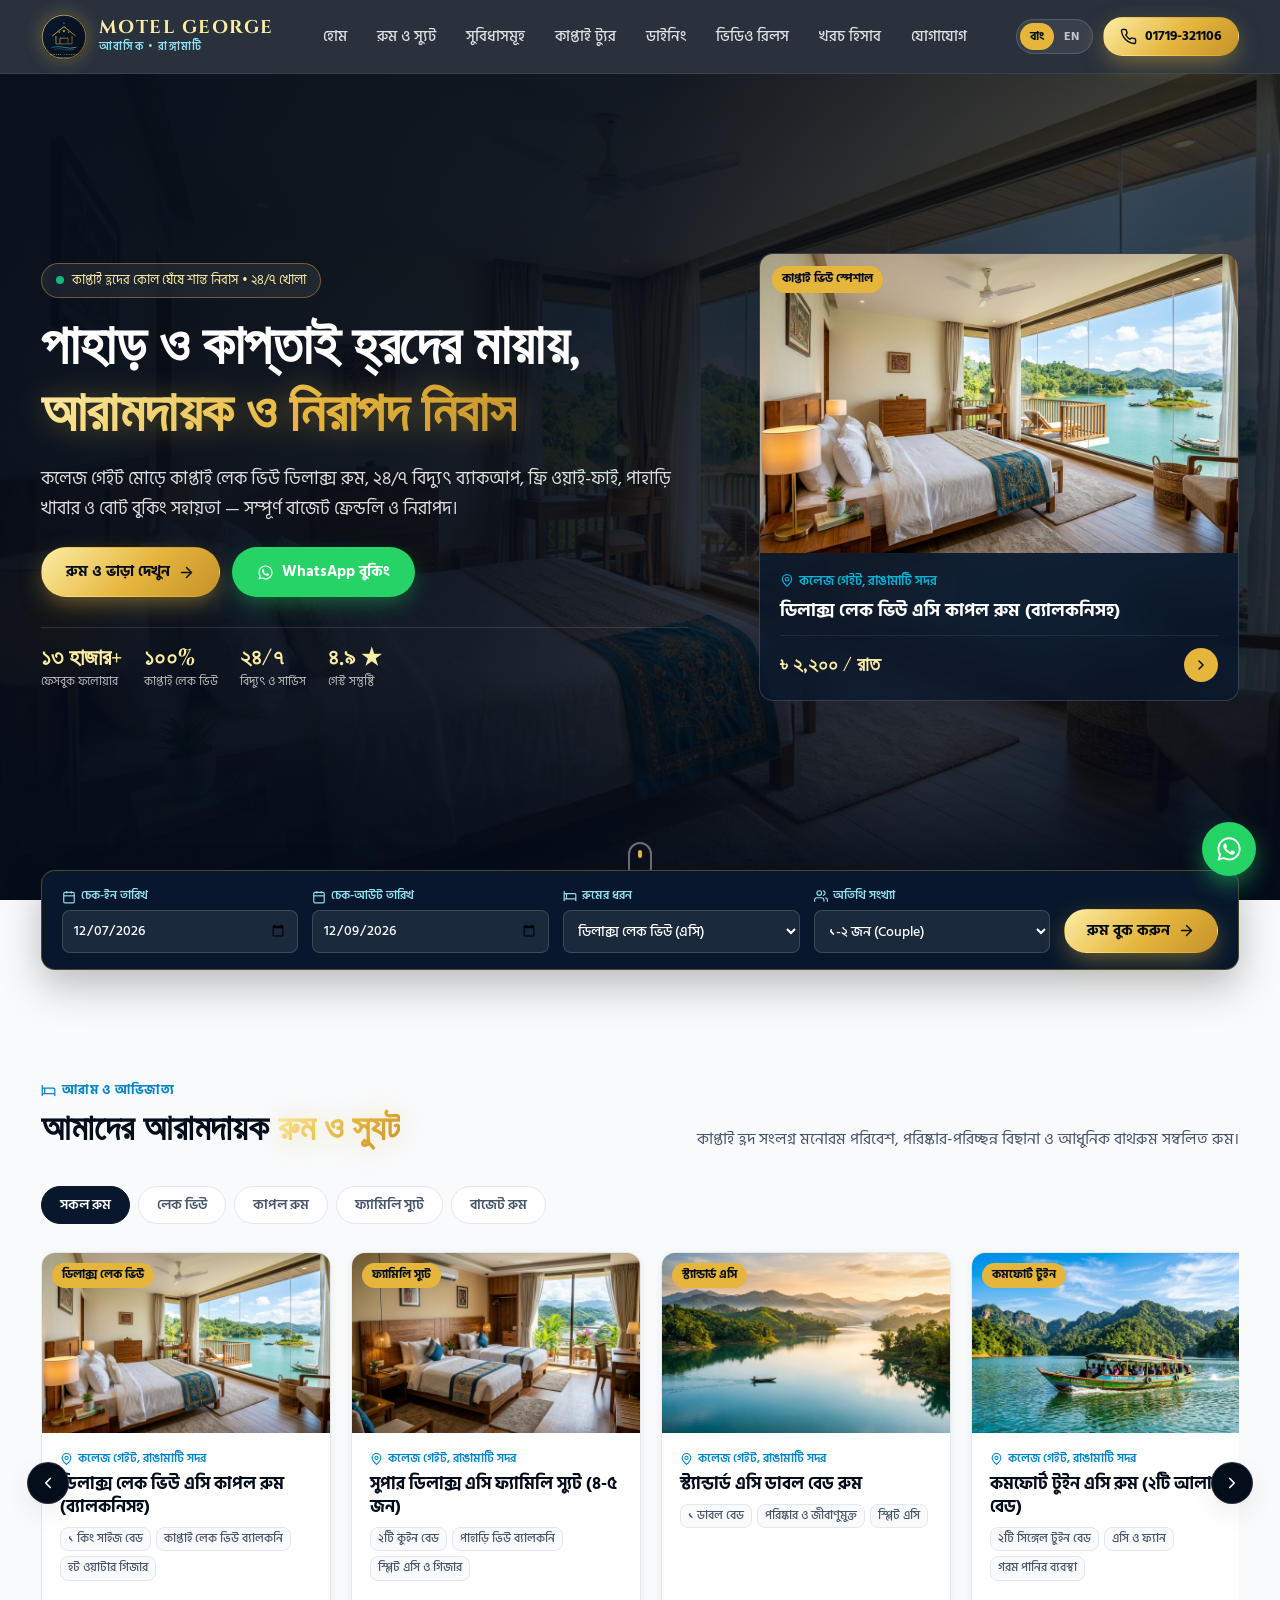
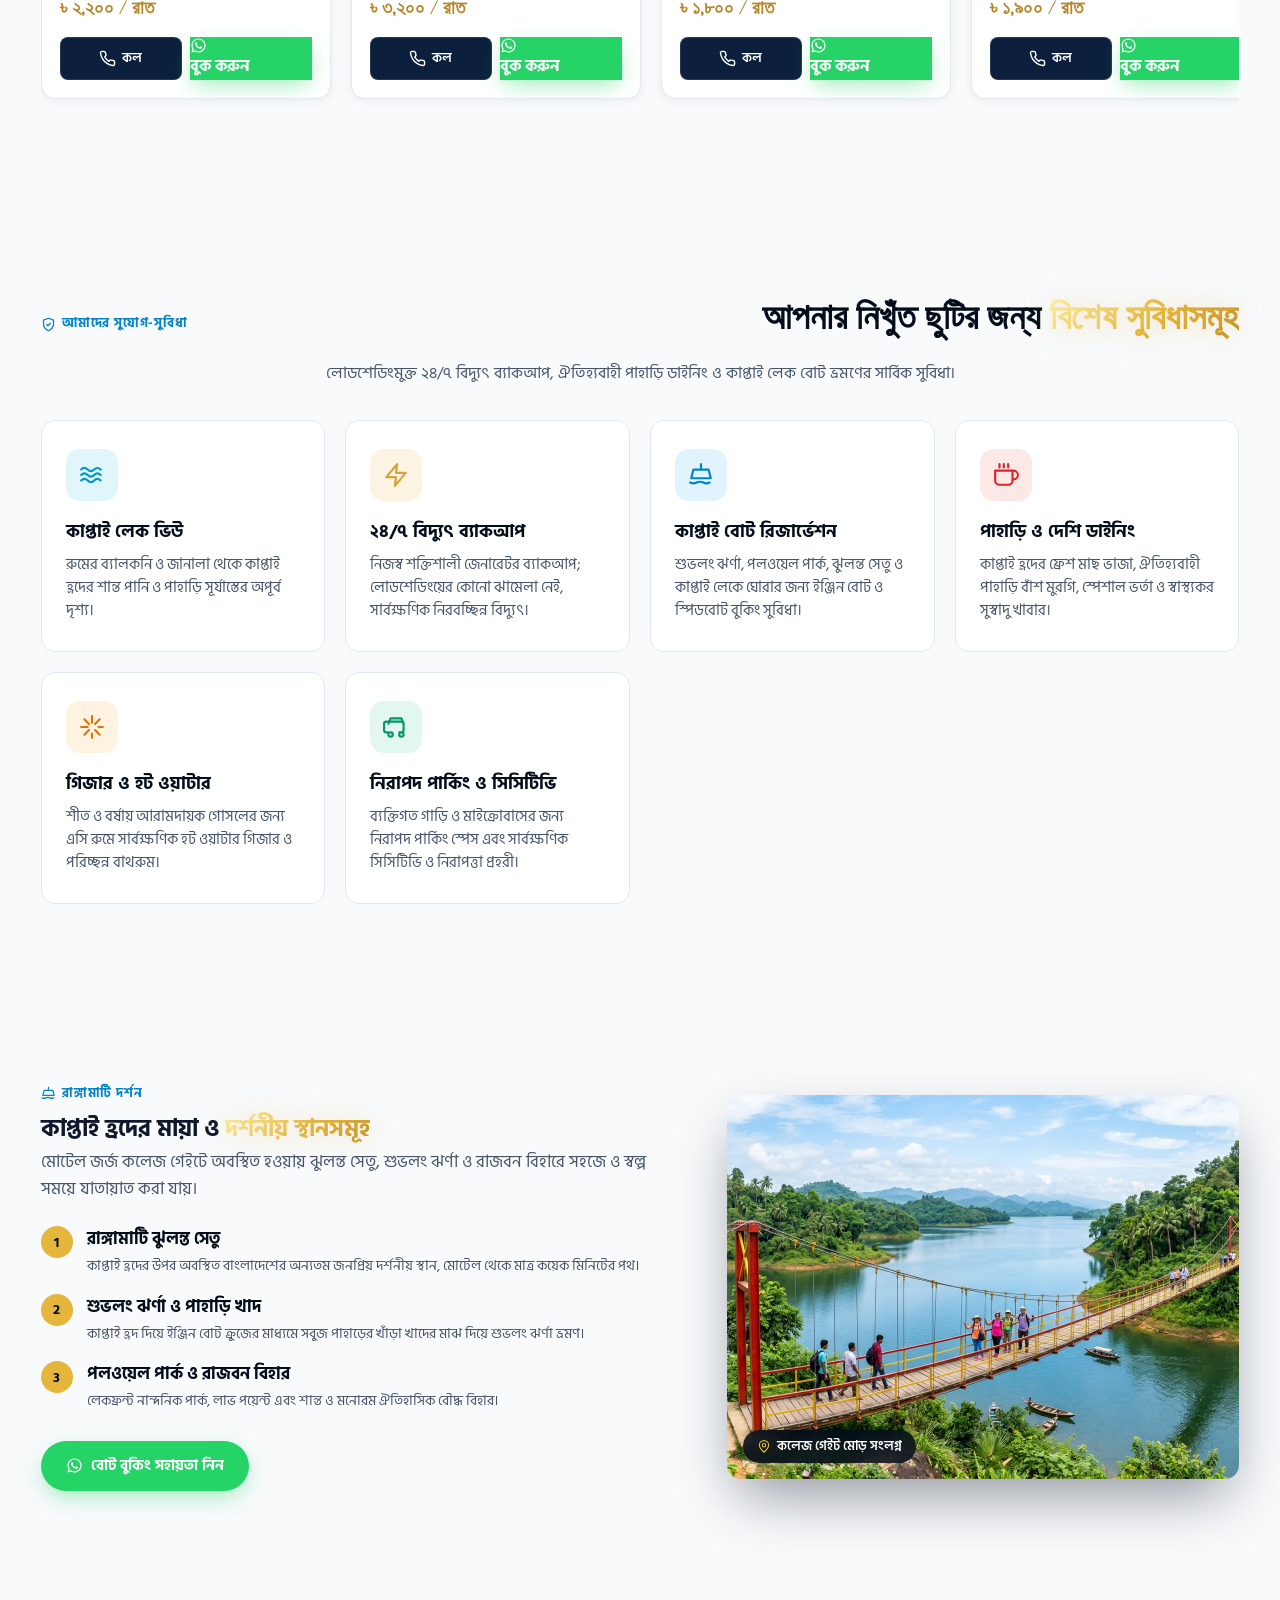
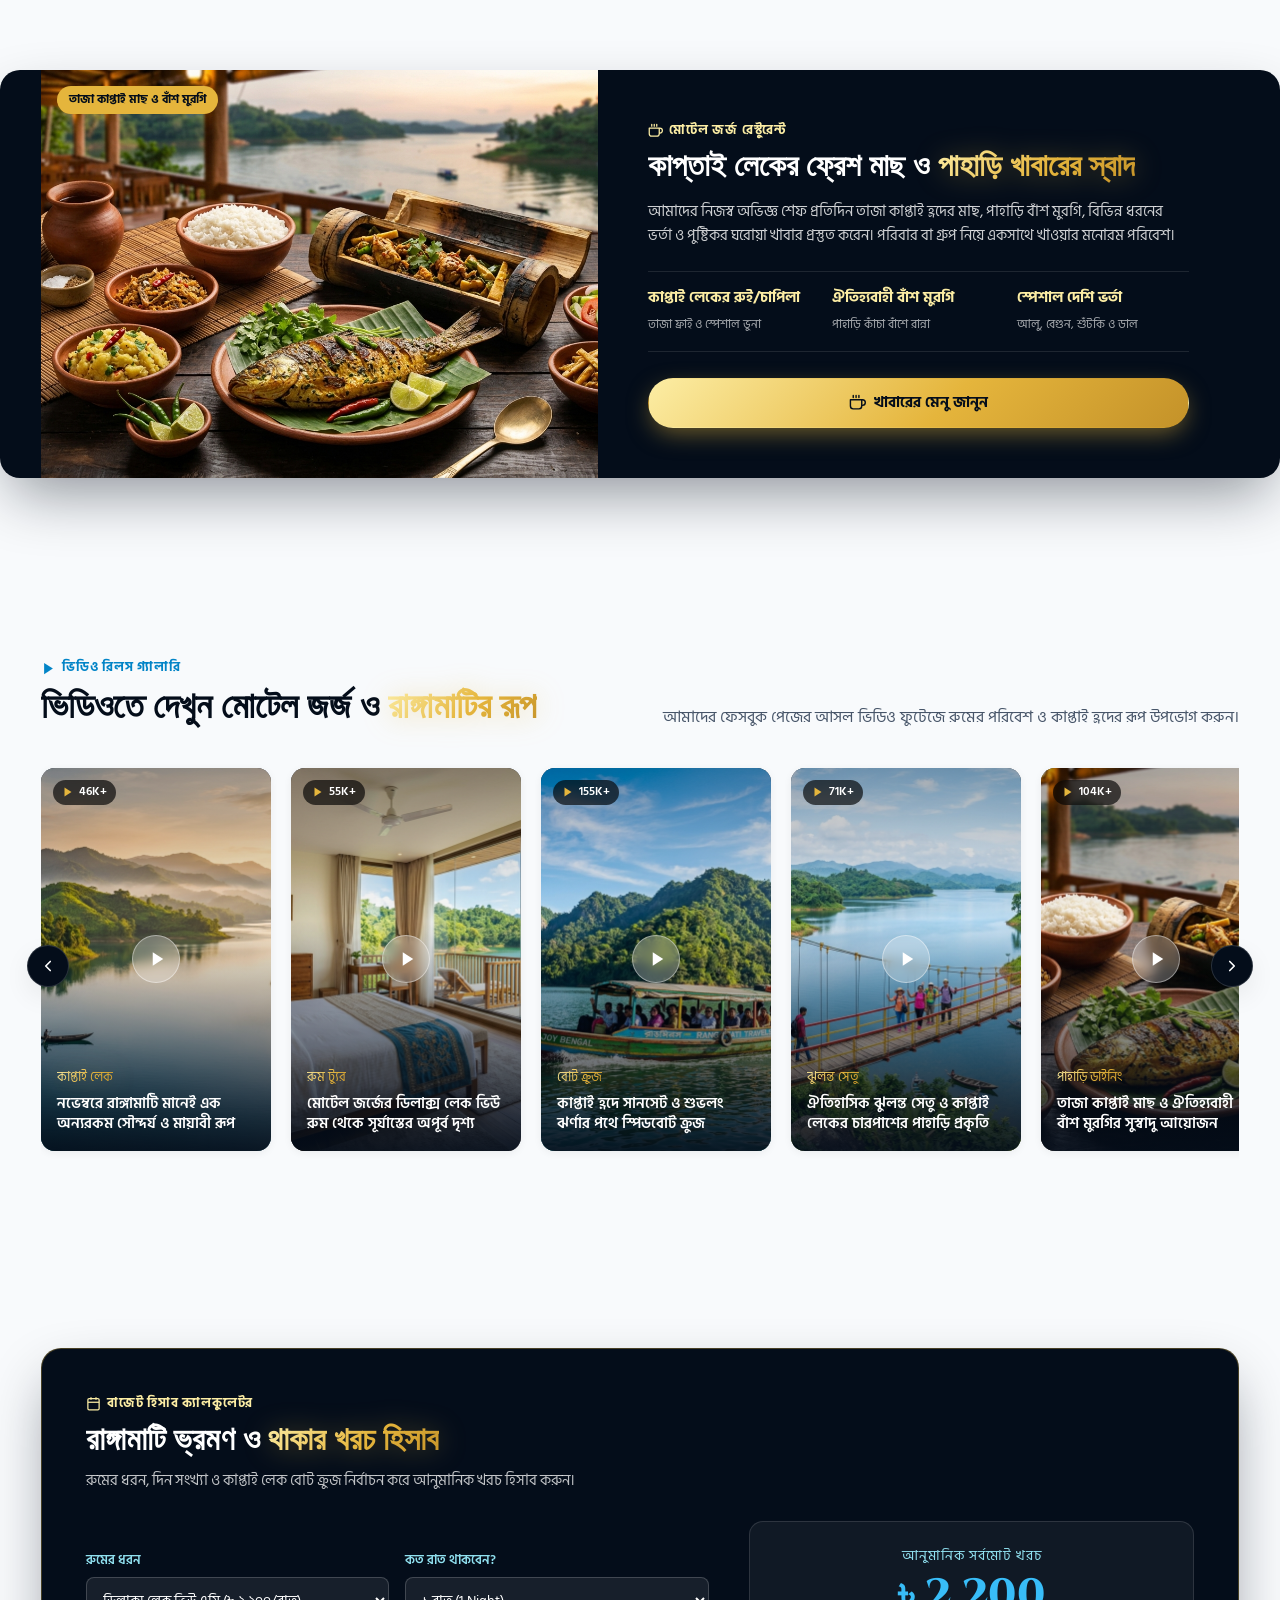
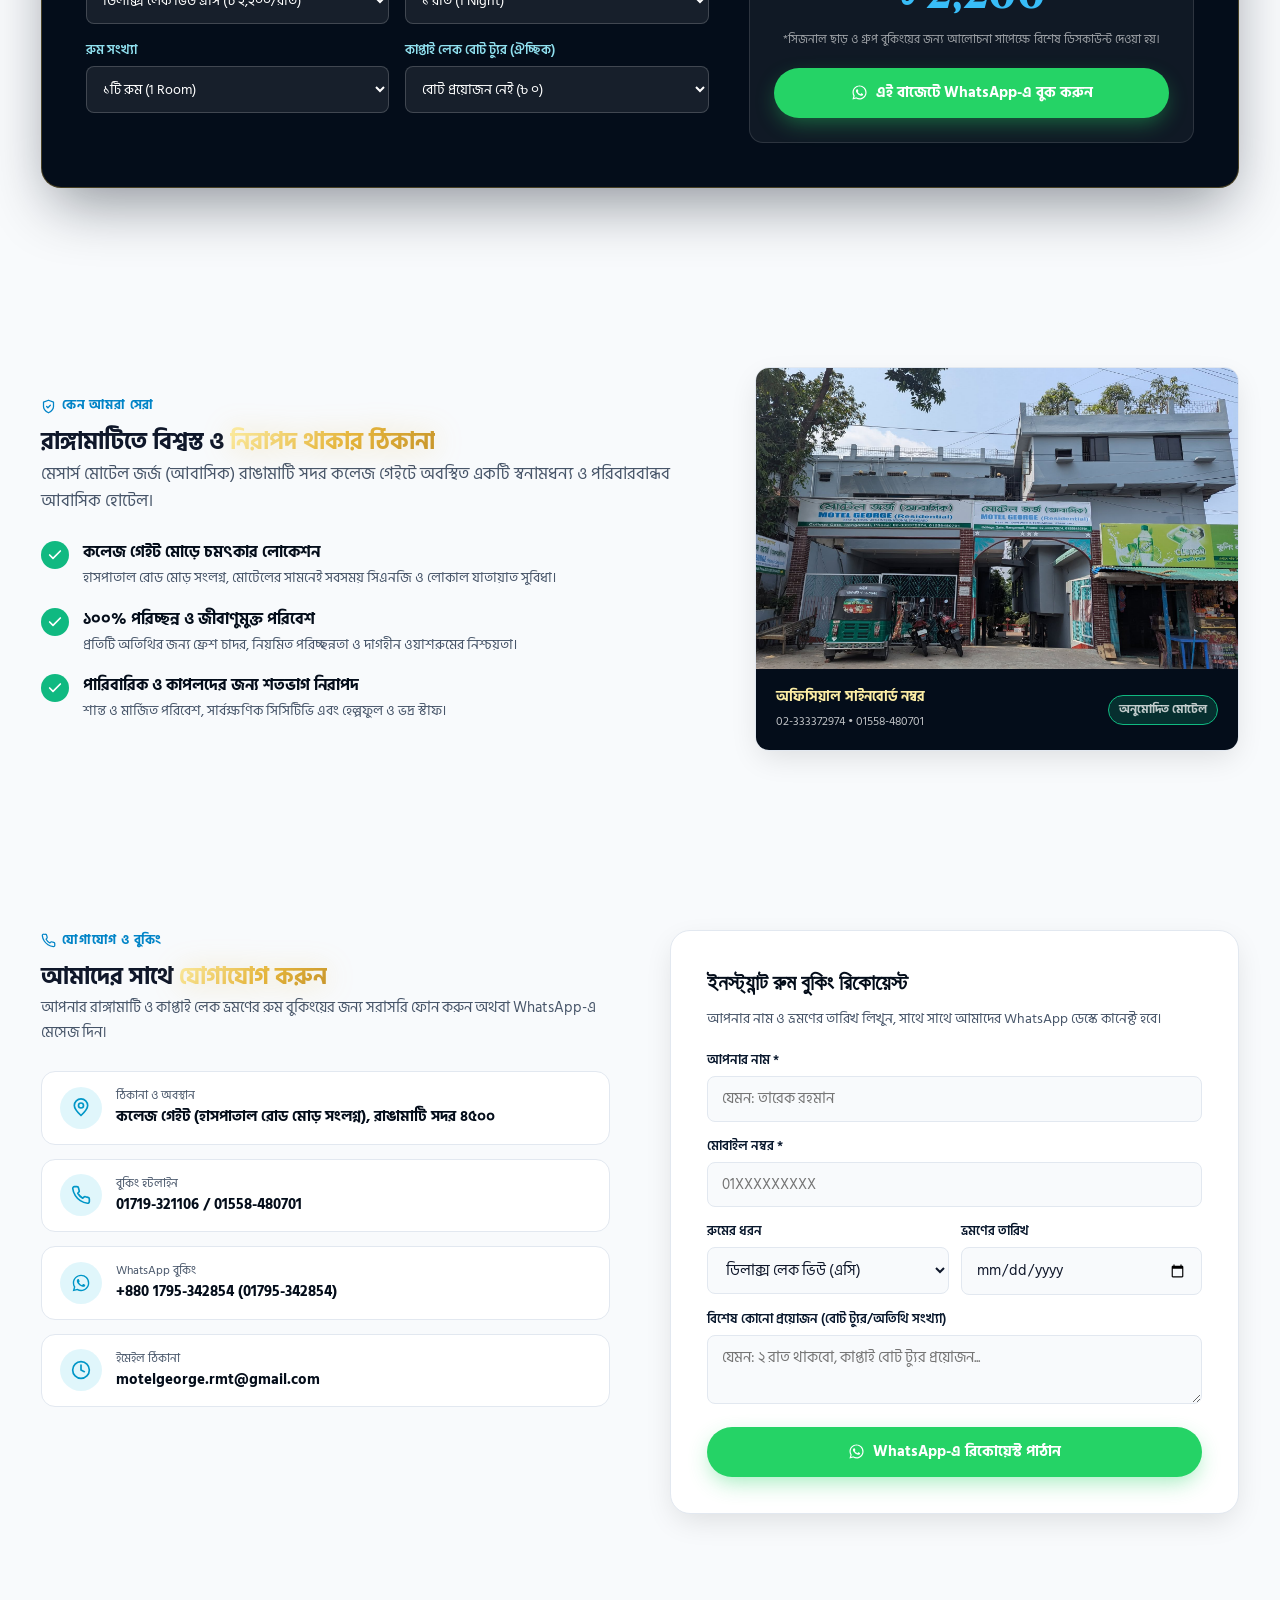
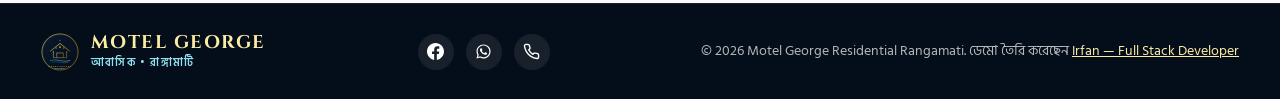
==== Motel George Residential Rangamati/index.html @ a2c7b3b4 "feat: complete landing pages portfolio (Motel George, Nexus Property Management, Cha Luxury Hotel)" ====
<!DOCTYPE html>
<html lang="bn">
<head>
  <meta charset="UTF-8">
  <meta name="viewport" content="width=device-width, initial-scale=1, viewport-fit=cover">
  <title>Motel George Residential Rangamati — কাপ্তাই হ্রদ সংলগ্ন সেরা আবাসিক মোটেল</title>
  <meta name="description" content="মোটেল জর্জ আবাসিক রাঙ্গামাটি — কাপ্তাই লেক ভিউ ডিলাক্স রুম, ২৪/৭ বিদ্যুৎ, ফ্রি ওয়াই-ফাই ও বোট বুকিং সহায়তা। কলেজ গেইট, রাঙামাটি।">
  <meta name="theme-color" content="#040d1a">
  <meta property="og:title" content="Motel George Residential Rangamati">
  <meta property="og:description" content="Best lakeside budget & luxury residential motel in Rangamati. Clean, safe & comfortable rooms by Kaptai Lake.">
  <meta property="og:image" content="assets/gen/hero-rangamati.jpg">
  <link rel="icon" type="image/svg+xml" href="assets/img/logo.svg">

  <!-- Google Web Fonts -->
  <link rel="preconnect" href="https://fonts.googleapis.com">
  <link rel="preconnect" href="https://fonts.gstatic.com" crossorigin>
  <link href="https://fonts.googleapis.com/css2?family=Cinzel:wght@600;700;800&family=Hind+Siliguri:wght@400;500;600;700&family=Plus+Jakarta+Sans:wght@400;500;600;700;800&display=swap" rel="stylesheet">

  <link rel="preload" as="image" href="assets/gen/hero-rangamati.jpg" fetchpriority="high">
  <link rel="stylesheet" href="assets/css/style.css">
</head>
<body>

<!-- ====================================================
     GLOBAL SVG ICON SPRITE
     ==================================================== -->
<svg xmlns="http://www.w3.org/2000/svg" style="display:none;" aria-hidden="true">
  <symbol id="i-phone" viewBox="0 0 24 24">
    <path fill="none" stroke="currentColor" stroke-width="2" stroke-linecap="round" stroke-linejoin="round" d="M22 16.9v3a2 2 0 0 1-2.2 2 19.8 19.8 0 0 1-8.6-3.1 19.5 19.5 0 0 1-6-6A19.8 19.8 0 0 1 2.1 4.2 2 2 0 0 1 4.1 2h3a2 2 0 0 1 2 1.7c.1 1 .4 1.9.7 2.8a2 2 0 0 1-.5 2.1L8.1 9.9a16 16 0 0 0 6 6l1.3-1.3a2 2 0 0 1 2.1-.4c.9.3 1.8.6 2.8.7a2 2 0 0 1 1.7 2z"/>
  </symbol>
  <symbol id="i-wa" viewBox="0 0 24 24">
    <path fill="currentColor" d="M12.04 2C6.58 2 2.13 6.45 2.13 11.91c0 1.75.46 3.45 1.32 4.95L2.05 22l5.25-1.38c1.45.79 3.08 1.21 4.74 1.21 5.46 0 9.91-4.45 9.91-9.91 0-2.65-1.03-5.14-2.9-7.01A9.82 9.82 0 0 0 12.04 2m.01 1.67c2.2 0 4.26.86 5.82 2.42a8.2 8.2 0 0 1 2.41 5.83c0 4.54-3.7 8.23-8.24 8.23-1.48 0-2.93-.39-4.19-1.14l-.3-.18-3.12.82.83-3.04-.2-.32a8.19 8.19 0 0 1-1.26-4.38c.01-4.54 3.7-8.24 8.25-8.24M8.53 7.33c-.16 0-.43.06-.66.31-.22.25-.87.86-.87 2.07 0 1.22.89 2.39 1 2.56.14.17 1.76 2.67 4.25 3.73.59.27 1.05.42 1.41.53.59.19 1.13.16 1.56.1.48-.07 1.46-.6 1.67-1.18.21-.58.21-1.07.15-1.18-.07-.1-.23-.16-.48-.27-.25-.14-1.47-.74-1.69-.82-.23-.08-.37-.12-.56.12-.16.25-.64.81-.78.97-.15.17-.29.19-.53.07-.26-.13-1.06-.39-2-1.23-.74-.66-1.23-1.47-1.38-1.72-.12-.24-.01-.39.11-.5.11-.11.27-.29.37-.44.13-.14.17-.25.25-.41.08-.17.04-.31-.02-.43-.06-.11-.56-1.35-.77-1.84-.2-.48-.4-.42-.56-.43-.14 0-.3-.01-.47-.01"/>
  </symbol>
  <symbol id="i-pin" viewBox="0 0 24 24">
    <path fill="none" stroke="currentColor" stroke-width="2" stroke-linecap="round" stroke-linejoin="round" d="M12 21s-8-7.5-8-12a8 8 0 1 1 16 0c0 4.5-8 12-8 12z"/>
    <circle cx="12" cy="9" r="3" fill="none" stroke="currentColor" stroke-width="2"/>
  </symbol>
  <symbol id="i-star" viewBox="0 0 24 24">
    <polygon points="12 2 15.09 8.26 22 9.27 17 14.14 18.18 21.02 12 17.77 5.82 21.02 7 14.14 2 9.27 8.91 8.26 12 2" fill="currentColor"/>
  </symbol>
  <symbol id="i-bed" viewBox="0 0 24 24">
    <path fill="none" stroke="currentColor" stroke-width="2" stroke-linecap="round" stroke-linejoin="round" d="M2 4v16M2 8h18a2 2 0 0 1 2 2v10M2 17h20M6 8v9"/>
  </symbol>
  <symbol id="i-lake" viewBox="0 0 24 24">
    <path fill="none" stroke="currentColor" stroke-width="2" stroke-linecap="round" stroke-linejoin="round" d="M2 12c2-2 4-2 6 0s4 2 6 0 4-2 6 0M2 17c2-2 4-2 6 0s4 2 6 0 4-2 6 0M2 7c2-2 4-2 6 0s4 2 6 0 4-2 6 0"/>
  </symbol>
  <symbol id="i-wifi" viewBox="0 0 24 24">
    <path fill="none" stroke="currentColor" stroke-width="2" stroke-linecap="round" stroke-linejoin="round" d="M5 12.55a11 11 0 0 1 14.08 0M1.42 9a16 16 0 0 1 21.16 0M8.53 16.11a6 6 0 0 1 6.95 0M12 20h.01"/>
  </symbol>
  <symbol id="i-power" viewBox="0 0 24 24">
    <polygon points="13 2 3 14 12 14 11 22 21 10 12 10 13 2" fill="none" stroke="currentColor" stroke-width="2" stroke-linecap="round" stroke-linejoin="round"/>
  </symbol>
  <symbol id="i-boat" viewBox="0 0 24 24">
    <path fill="none" stroke="currentColor" stroke-width="2" stroke-linecap="round" stroke-linejoin="round" d="M2 19c2 1 4 1 6 0s4-1 6 0 4 1 6 0M3 15l2-8h14l2 8H3zM12 2v5M8 7h8"/>
  </symbol>
  <symbol id="i-food" viewBox="0 0 24 24">
    <path fill="none" stroke="currentColor" stroke-width="2" stroke-linecap="round" stroke-linejoin="round" d="M18 8h1a4 4 0 0 1 0 8h-1M2 8h16v9a4 4 0 0 1-4 4H6a4 4 0 0 1-4-4V8zM6 2v3M10 2v3M14 2v3"/>
  </symbol>
  <symbol id="i-geyser" viewBox="0 0 24 24">
    <path fill="none" stroke="currentColor" stroke-width="2" stroke-linecap="round" stroke-linejoin="round" d="M12 2v6M12 18v4M4.93 4.93l4.24 4.24M14.83 14.83l4.24 4.24M2 12h6M18 12h4M4.93 19.07l4.24-4.24M14.83 9.17l4.24-4.24"/>
  </symbol>
  <symbol id="i-car" viewBox="0 0 24 24">
    <path fill="none" stroke="currentColor" stroke-width="2" stroke-linecap="round" stroke-linejoin="round" d="M5 17H3a2 2 0 0 1-2-2V9a2 2 0 0 1 2-2h14a2 2 0 0 1 2 2v6a2 2 0 0 1-2 2h-2M7 17a2 2 0 1 0 0 4 2 2 0 0 0 0-4zm10 0a2 2 0 1 0 0 4 2 2 0 0 0 0-4zM5 9l2-5h10l2 5"/>
  </symbol>
  <symbol id="i-shield" viewBox="0 0 24 24">
    <path fill="none" stroke="currentColor" stroke-width="2" stroke-linecap="round" stroke-linejoin="round" d="M12 22s8-4 8-10V5l-8-3-8 3v7c0 6 8 10 8 10z"/>
    <polyline points="9 12 11 14 15 10" fill="none" stroke="currentColor" stroke-width="2" stroke-linecap="round" stroke-linejoin="round"/>
  </symbol>
  <symbol id="i-play" viewBox="0 0 24 24">
    <polygon points="5 3 19 12 5 21 5 3" fill="currentColor"/>
  </symbol>
  <symbol id="i-arrow" viewBox="0 0 24 24">
    <line x1="5" y1="12" x2="19" y2="12" fill="none" stroke="currentColor" stroke-width="2" stroke-linecap="round" stroke-linejoin="round"/>
    <polyline points="12 5 19 12 12 19" fill="none" stroke="currentColor" stroke-width="2" stroke-linecap="round" stroke-linejoin="round"/>
  </symbol>
  <symbol id="i-left" viewBox="0 0 24 24">
    <polyline points="15 18 9 12 15 6" fill="none" stroke="currentColor" stroke-width="2.2" stroke-linecap="round" stroke-linejoin="round"/>
  </symbol>
  <symbol id="i-right" viewBox="0 0 24 24">
    <polyline points="9 18 15 12 9 6" fill="none" stroke="currentColor" stroke-width="2.2" stroke-linecap="round" stroke-linejoin="round"/>
  </symbol>
  <symbol id="i-check" viewBox="0 0 24 24">
    <polyline points="20 6 9 17 4 12" fill="none" stroke="currentColor" stroke-width="2.5" stroke-linecap="round" stroke-linejoin="round"/>
  </symbol>
  <symbol id="i-clock" viewBox="0 0 24 24">
    <circle cx="12" cy="12" r="10" fill="none" stroke="currentColor" stroke-width="2"/>
    <polyline points="12 6 12 12 16 14" fill="none" stroke="currentColor" stroke-width="2" stroke-linecap="round"/>
  </symbol>
  <symbol id="i-calendar" viewBox="0 0 24 24">
    <rect x="3" y="4" width="18" height="18" rx="2" ry="2" fill="none" stroke="currentColor" stroke-width="2"/>
    <line x1="16" y1="2" x2="16" y2="6" stroke="currentColor" stroke-width="2"/>
    <line x1="8" y1="2" x2="8" y2="6" stroke="currentColor" stroke-width="2"/>
    <line x1="3" y1="10" x2="21" y2="10" stroke="currentColor" stroke-width="2"/>
  </symbol>
  <symbol id="i-users" viewBox="0 0 24 24">
    <path fill="none" stroke="currentColor" stroke-width="2" stroke-linecap="round" stroke-linejoin="round" d="M17 21v-2a4 4 0 0 0-4-4H5a4 4 0 0 0-4 4v2"/>
    <circle cx="9" cy="7" r="4" fill="none" stroke="currentColor" stroke-width="2"/>
    <path fill="none" stroke="currentColor" stroke-width="2" stroke-linecap="round" stroke-linejoin="round" d="M23 21v-2a4 4 0 0 0-3-3.87M16 3.13a4 4 0 0 1 0 7.75"/>
  </symbol>
  <symbol id="i-menu" viewBox="0 0 24 24">
    <line x1="3" y1="12" x2="21" y2="12" fill="none" stroke="currentColor" stroke-width="2.2" stroke-linecap="round"/>
    <line x1="3" y1="6" x2="21" y2="6" fill="none" stroke="currentColor" stroke-width="2.2" stroke-linecap="round"/>
    <line x1="3" y1="18" x2="21" y2="18" fill="none" stroke="currentColor" stroke-width="2.2" stroke-linecap="round"/>
  </symbol>
  <symbol id="i-x" viewBox="0 0 24 24">
    <line x1="18" y1="6" x2="6" y2="18" fill="none" stroke="currentColor" stroke-width="2.2" stroke-linecap="round"/>
    <line x1="6" y1="6" x2="18" y2="18" fill="none" stroke="currentColor" stroke-width="2.2" stroke-linecap="round"/>
  </symbol>
  <symbol id="i-fb" viewBox="0 0 24 24">
    <path fill="currentColor" d="M24 12.073c0-6.627-5.373-12-12-12s-12 5.373-12 12c0 5.99 4.388 10.954 10.125 11.854v-8.385H7.078v-3.47h3.047V9.43c0-3.007 1.792-4.669 4.533-4.669 1.312 0 2.686.235 2.686.235v2.953H15.83c-1.491 0-1.956.925-1.956 1.874v2.25h3.328l-.532 3.47h-2.796v8.385C19.612 23.027 24 18.062 24 12.073z"/>
  </symbol>
</svg>

<!-- ====================================================
     HEADER / NAVIGATION
     ==================================================== -->
<header class="header" id="header">
  <div class="container header-row">
    <a href="#home" class="brand" aria-label="Motel George Residential Rangamati">
      <img src="assets/img/logo.svg" alt="Motel George Logo" class="brand-logo" width="46" height="46">
      <div class="brand-text">
        <strong>MOTEL GEORGE</strong>
        <small data-en="Residential • Rangamati">আবাসিক • রাঙ্গামাটি</small>
      </div>
    </a>

    <nav class="nav" aria-label="Main Navigation">
      <a href="#home" data-en="Home">হোম</a>
      <a href="#rooms" data-en="Rooms">রুম ও স্যুট</a>
      <a href="#amenities" data-en="Amenities">সুবিধাসমূহ</a>
      <a href="#tours" data-en="Kaptai Tours">কাপ্তাই ট্যুর</a>
      <a href="#dining" data-en="Dining">ডাইনিং</a>
      <a href="#reels" data-en="Reels">ভিডিও রিলস</a>
      <a href="#calculator" data-en="Estimator">খরচ হিসাব</a>
      <a href="#contact" data-en="Contact">যোগাযোগ</a>
    </nav>

    <div class="header-actions">
      <!-- 1-Click Language Switcher -->
      <div class="lang" role="group" aria-label="Language Selector">
        <button type="button" data-lang="bn" aria-pressed="true">বাং</button>
        <button type="button" data-lang="en" aria-pressed="false">EN</button>
      </div>

      <a href="tel:+8801719321106" class="btn btn-gold btn-sm hide-sm">
        <svg><use href="#i-phone"/></svg><span>01719-321106</span>
      </a>

      <button type="button" class="menu-btn" aria-label="Toggle Menu" aria-expanded="false" aria-controls="drawer">
        <svg><use href="#i-menu"/></svg>
      </button>
    </div>
  </div>
</header>

<!-- Mobile Navigation Drawer -->
<div class="drawer" id="drawer" hidden>
  <div class="drawer-panel">
    <button type="button" class="drawer-close" aria-label="Close Menu"><svg><use href="#i-x"/></svg></button>
    <div class="drawer-brand">
      <img src="assets/img/logo.svg" alt="" width="42" height="42">
      <div>
        <strong>MOTEL GEORGE</strong>
        <small>RESIDENTIAL RANGAMATI</small>
      </div>
    </div>
    <nav>
      <a href="#home" data-en="Home">হোম</a>
      <a href="#rooms" data-en="Rooms">রুম ও স্যুট</a>
      <a href="#amenities" data-en="Amenities">সুবিধাসমূহ</a>
      <a href="#tours" data-en="Kaptai Tours">কাপ্তাই ট্যুর</a>
      <a href="#dining" data-en="Dining">ডাইনিং</a>
      <a href="#reels" data-en="Reels">ভিডিও রিলস</a>
      <a href="#calculator" data-en="Estimator">ট্যুর ও রুম ক্যালকুলেটর</a>
      <a href="#contact" data-en="Contact">যোগাযোগ ও লোকেশন</a>
    </nav>
    <div class="drawer-cta">
      <a href="tel:+8801719321106" class="btn btn-gold"><svg><use href="#i-phone"/></svg>01719-321106</a>
      <a href="https://wa.me/8801795342854" target="_blank" rel="noopener" class="btn btn-wa"><svg><use href="#i-wa"/></svg>WhatsApp বুকিং</a>
    </div>
  </div>
</div>

<main>

<!-- ====================================================
     1. HERO SECTION (Dynamic Background Crossfade + Featured Room Card, No Indicators)
     ==================================================== -->
<section class="screen hero" id="home">
  <!-- Dynamic Crossfading Kaptai Nature Background Layers (Strictly Indicator-Free) -->
  <div class="hero-bg-slider" id="heroBgSlider" aria-hidden="true">
    <div class="hero-bg-layer active" id="heroLayerA" style="background-image: url('assets/gen/hero-rangamati.jpg');"></div>
    <div class="hero-bg-layer" id="heroLayerB" style="background-image: url('assets/gen/room-lakeview.jpg');"></div>
  </div>

  <div class="container hero-grid">
    <div class="hero-text">
      <span class="pill reveal">
        <i></i>
        <span data-en="Scenic Kaptai Lakeside Retreat • Open 24/7">কাপ্তাই হ্রদের কোল ঘেঁষে শান্ত নিবাস • ২৪/৭ খোলা</span>
      </span>

      <h1 class="reveal d1" data-en="Lakeside Serenity & Comfort<br>in <span class='gold'>Green Rangamati</span>">
        পাহাড় ও কাপ্তাই হ্রদের মায়ায়,<br><span class="gold">আরামদায়ক ও নিরাপদ নিবাস</span>
      </h1>

      <p class="lead reveal d2" data-en="Premium Kaptai Lake view deluxe rooms, 24/7 power backup, free Wi-Fi, in-house traditional cuisine & boat tour assistance at College Gate, Rangamati.">
        কলেজ গেইট মোড়ে কাপ্তাই লেক ভিউ ডিলাক্স রুম, ২৪/৭ বিদ্যুৎ ব্যাকআপ, ফ্রি ওয়াই-ফাই, পাহাড়ি খাবার ও বোট বুকিং সহায়তা — সম্পূর্ণ বাজেট ফ্রেন্ডলি ও নিরাপদ।
      </p>

      <div class="hero-cta reveal d3">
        <a href="#rooms" class="btn btn-gold">
          <span data-en="View Rooms & Rates">রুম ও ভাড়া দেখুন</span>
          <svg><use href="#i-arrow"/></svg>
        </a>
        <a href="https://wa.me/8801795342854?text=%E0%A6%86%E0%A6%B8%E0%A6%B8%E0%A6%BE%E0%A6%B2%E0%A6%BE%E0%A6%AE%E0%A7%81%20%E0%A6%86%E0%A6%B2%E0%A6%BE%E0%A6%87%E0%A6%95%E0%A7%81%E0%A6%AE%20Motel%20George%2C%20%E0%A6%86%E0%A6%AE%E0%A6%BF%20%E0%A6%B0%E0%A7%81%E0%A6%AE%20%E0%A6%AC%E0%A7%81%E0%A6%95%E0%A6%BF%E0%A6%82%20%E0%A6%B8%E0%A6%AE%E0%A7%8D%E0%A6%AA%E0%A6%B0%E0%A7%8D%E0%A6%95%E0%A7%87%20%E0%A6%9C%E0%A6%BE%E0%A6%A8%E0%A6%A4%E0%A7%87%20%E0%A6%9A%E0%A6%BE%E0%A6%87" target="_blank" rel="noopener" class="btn btn-wa">
          <svg><use href="#i-wa"/></svg>
          <span>WhatsApp বুকিং</span>
        </a>
      </div>

      <ul class="hero-stats reveal d3">
        <li>
          <b data-en="13K+">১৩ হাজার+</b>
          <span data-en="Followers">ফেসবুক ফলোয়ার</span>
        </li>
        <li>
          <b data-en="100%">১০০%</b>
          <span data-en="Lake & Hill View">কাপ্তাই লেক ভিউ</span>
        </li>
        <li>
          <b data-en="24/7">২৪/৭</b>
          <span data-en="Power & Service">বিদ্যুৎ ও সার্ভিস</span>
        </li>
        <li>
          <b data-en="4.9 ★">৪.৯ ★</b>
          <span data-en="Guest Satisfaction">গেস্ট সন্তুষ্টি</span>
        </li>
      </ul>
    </div>

    <!-- Auto-sliding Featured Room Card (Synced with Hero Background, No Indicators) -->
    <div class="hero-card-container reveal d2" id="heroCardContainer" title="Click to view full room details">
      <!-- Injected by main.js -->
    </div>
  </div>
  <a href="#quickBook" class="scroll-hint" aria-label="Scroll Down"><span></span></a>
</section>

<!-- ====================================================
     2. QUICK RESERVATION BAR
     ==================================================== -->
<section class="qb-section" id="quickBook">
  <div class="container">
    <form class="qb-bar" id="qbForm">
      <div class="qb-item">
        <label for="qbIn"><svg><use href="#i-calendar"/></svg><span data-en="Check In">চেক-ইন তারিখ</span></label>
        <input type="date" id="qbIn" required>
      </div>
      <div class="qb-item">
        <label for="qbOut"><svg><use href="#i-calendar"/></svg><span data-en="Check Out">চেক-আউট তারিখ</span></label>
        <input type="date" id="qbOut" required>
      </div>
      <div class="qb-item">
        <label for="qbRoom"><svg><use href="#i-bed"/></svg><span data-en="Room Type">রুমের ধরন</span></label>
        <select id="qbRoom">
          <option value="lakeview" data-en="Deluxe Lake View (AC)">ডিলাক্স লেক ভিউ (এসি)</option>
          <option value="family" data-en="Family Suite (AC)">ফ্যামিলি স্যুট (এসি)</option>
          <option value="standard" data-en="Standard Double (AC)">স্ট্যান্ডার্ড ডাবল (এসি)</option>
          <option value="twin" data-en="Comfort Twin Room">কমফোর্ট টুইন রুম</option>
          <option value="economy" data-en="Economy Non-AC">ইকোনমি নন-এসি</option>
        </select>
      </div>
      <div class="qb-item">
        <label for="qbGuests"><svg><use href="#i-users"/></svg><span data-en="Guests">অতিথি সংখ্যা</span></label>
        <select id="qbGuests">
          <option value="1-2">১-২ জন (Couple)</option>
          <option value="3-4">৩-৪ জন (Family)</option>
          <option value="5+">৫+ জন (Group)</option>
        </select>
      </div>
      <button type="submit" class="btn btn-gold qb-btn">
        <span data-en="Check & Reserve">রুম বুক করুন</span>
        <svg><use href="#i-arrow"/></svg>
      </button>
    </form>
  </div>
</section>

<!-- ====================================================
     3. ROOMS & SUITES SECTION (Horizontal Slider & Filter)
     ==================================================== -->
<section class="screen" id="rooms">
  <div class="container">
    <div class="section-head">
      <div>
        <span class="sub-title"><svg><use href="#i-bed"/></svg><span data-en="Comfort & Luxury">আরাম ও আভিজাত্য</span></span>
        <h2 data-en="Rooms & Suites at <span class='gold'>Motel George</span>">আমাদের আরামদায়ক <span class="gold">রুম ও স্যুট</span></h2>
      </div>
      <p class="head-lead" data-en="Clean, sanitized, and well-ventilated rooms with direct Kaptai lake views and modern hill-tracts hospitality.">
        কাপ্তাই হ্রদ সংলগ্ন মনোরম পরিবেশ, পরিষ্কার-পরিচ্ছন্ন বিছানা ও আধুনিক বাথরুম সম্বলিত রুম।
      </p>
    </div>

    <!-- Category Filter Chips -->
    <div class="chips" role="group" aria-label="Room Filter">
      <button type="button" data-filter="all" aria-pressed="true" data-en="All Rooms">সকল রুম</button>
      <button type="button" data-filter="lakeview" aria-pressed="false" data-en="Lake View">লেক ভিউ</button>
      <button type="button" data-filter="couple" aria-pressed="false" data-en="Couple">কাপল রুম</button>
      <button type="button" data-filter="family" aria-pressed="false" data-en="Family">ফ্যামিলি স্যুট</button>
      <button type="button" data-filter="budget" aria-pressed="false" data-en="Budget / Non-AC">বাজেট রুম</button>
    </div>

    <!-- Horizontal Room Track Slider -->
    <div class="slider">
      <div class="track" id="roomTrack">
        <!-- Injected dynamically by main.js -->
      </div>
      <button type="button" class="slide-nav prev" data-slide="roomTrack" data-dir="-1" aria-label="Previous Rooms">
        <svg><use href="#i-left"/></svg>
      </button>
      <button type="button" class="slide-nav next" data-slide="roomTrack" data-dir="1" aria-label="Next Rooms">
        <svg><use href="#i-right"/></svg>
      </button>
    </div>
  </div>
</section>

<!-- ====================================================
     4. AMENITIES & FACILITIES (6 Colorful Glass Cards)
     ==================================================== -->
<section class="screen" id="amenities">
  <div class="container">
    <div class="section-head text-center">
      <span class="sub-title"><svg><use href="#i-shield"/></svg><span data-en="Guest Comfort First">আমাদের সুযোগ-সুবিধা</span></span>
      <h2 data-en="Everything You Need for a <span class='gold'>Perfect Stay</span>">আপনার নিখুঁত ছুটির জন্য <span class="gold">বিশেষ সুবিধাসমূহ</span></h2>
      <p class="head-lead mx-auto" data-en="Experience uninterrupted relaxation with our 24/7 power backup, in-house dining, and personalized Kaptai Lake travel assistance.">
        লোডশেডিংমুক্ত ২৪/৭ বিদ্যুৎ ব্যাকআপ, ঐতিহ্যবাহী পাহাড়ি ডাইনিং ও কাপ্তাই লেক বোট ভ্রমণের সার্বিক সুবিধা।
      </p>
    </div>

    <div class="amenities-grid">
      <div class="a-card am-lake">
        <div class="a-icon"><svg><use href="#i-lake"/></svg></div>
        <h3 data-en="Kaptai Lake View">কাপ্তাই লেক ভিউ</h3>
        <p data-en="Enjoy stunning sunrise & sunset over the calm emerald waters of Kaptai Lake directly from your room balcony.">
          রুমের ব্যালকনি ও জানালা থেকে কাপ্তাই হ্রদের শান্ত পানি ও পাহাড়ি সূর্যাস্তের অপূর্ব দৃশ্য।
        </p>
      </div>

      <div class="a-card am-power">
        <div class="a-icon"><svg><use href="#i-power"/></svg></div>
        <h3 data-en="24/7 Power Backup">২৪/৭ বিদ্যুৎ ব্যাকআপ</h3>
        <p data-en="Heavy-duty standby generator ensures round-the-clock uninterrupted lights, fans, AC, and mobile charging.">
          নিজস্ব শক্তিশালী জেনারেটর ব্যাকআপ; লোডশেডিংয়ের কোনো ঝামেলা নেই, সার্বক্ষণিক নিরবচ্ছিন্ন বিদ্যুৎ।
        </p>
      </div>

      <div class="a-card am-boat">
        <div class="a-icon"><svg><use href="#i-boat"/></svg></div>
        <h3 data-en="Lake Boat Booking">কাপ্তাই বোট রিজার্ভেশন</h3>
        <p data-en="Hassle-free reservation for motorized engine boats & speedboats to Shuvolong Waterfall, Polwel Park & Hanging Bridge.">
          শুভলং ঝর্ণা, পলওয়েল পার্ক, ঝুলন্ত সেতু ও কাপ্তাই লেকে ঘোরার জন্য ইঞ্জিন বোট ও স্পিডবোট বুকিং সুবিধা।
        </p>
      </div>

      <div class="a-card am-food">
        <div class="a-icon"><svg><use href="#i-food"/></svg></div>
        <h3 data-en="In-House Dining">পাহাড়ি ও দেশি ডাইনিং</h3>
        <p data-en="Taste authentic freshly caught Kaptai lake fish fry, indigenous bamboo chicken, spicy bhorta and hygienic meals.">
          কাপ্তাই হ্রদের ফ্রেশ মাছ ভাজা, ঐতিহ্যবাহী পাহাড়ি বাঁশ মুরগি, স্পেশাল ভর্তা ও স্বাস্থ্যকর সুস্বাদু খাবার।
        </p>
      </div>

      <div class="a-card am-geyser">
        <div class="a-icon"><svg><use href="#i-geyser"/></svg></div>
        <h3 data-en="Geyser / Hot Water">গিজার ও হট ওয়াটার</h3>
        <p data-en="Modern clean attached bathrooms fitted with high-quality geysers for instant hot and cold running water.">
          শীত ও বর্ষায় আরামদায়ক গোসলের জন্য এসি রুমে সার্বক্ষণিক হট ওয়াটার গিজার ও পরিচ্ছন্ন বাথরুম।
        </p>
      </div>

      <div class="a-card am-car">
        <div class="a-icon"><svg><use href="#i-car"/></svg></div>
        <h3 data-en="Secure Parking & 24/7 CCTV">নিরাপদ পার্কিং ও সিসিটিভি</h3>
        <p data-en="Dedicated safe vehicle parking with 24/7 security guard and active CCTV surveillance for peace of mind.">
          ব্যক্তিগত গাড়ি ও মাইক্রোবাসের জন্য নিরাপদ পার্কিং স্পেস এবং সার্বক্ষণিক সিসিটিভি ও নিরাপত্তা প্রহরী।
        </p>
      </div>
    </div>
  </div>
</section>

<!-- ====================================================
     5. KAPTAI TOURS & ATTRACTIONS (Sightseeing Showcase)
     ==================================================== -->
<section class="screen" id="tours">
  <div class="container tour-grid">
    <div class="tour-text">
      <span class="sub-title"><svg><use href="#i-boat"/></svg><span data-en="Explore Rangamati">রাঙ্গামাটি দর্শন</span></span>
      <h2 data-en="Discover Kaptai Lake & <span class='gold'>Iconic Wonders</span>">কাপ্তাই হ্রদের মায়া ও <span class="gold">দর্শনীয় স্থানসমূহ</span></h2>
      <p class="lead" data-en="Motel George is situated right at College Gate, making it the most convenient launchpad to explore Rangamati's world-famous attractions.">
        মোটেল জর্জ কলেজ গেইটে অবস্থিত হওয়ায় ঝুলন্ত সেতু, শুভলং ঝর্ণা ও রাজবন বিহারে সহজে ও স্বল্প সময়ে যাতায়াত করা যায়।
      </p>

      <ul class="tour-list">
        <li>
          <span class="tl-bullet">1</span>
          <div>
            <strong data-en="Rangamati Hanging Bridge (ঝুলন্ত সেতু)">রাঙ্গামাটি ঝুলন্ত সেতু</strong>
            <p data-en="Iconic suspension bridge linking two hills over Kaptai Lake, just a few minutes drive from Motel George.">কাপ্তাই হ্রদের উপর অবস্থিত বাংলাদেশের অন্যতম জনপ্রিয় দর্শনীয় স্থান, মোটেল থেকে মাত্র কয়েক মিনিটের পথ।</p>
          </div>
        </li>
        <li>
          <span class="tl-bullet">2</span>
          <div>
            <strong data-en="Shuvolong Waterfall (শুভলং ঝর্ণা)">শুভলং ঝর্ণা ও পাহাড়ি খাদ</strong>
            <p data-en="Spectacular boat cruise through emerald gorge to the roaring cascading falls.">কাপ্তাই হ্রদ দিয়ে ইঞ্জিন বোট ক্রুজের মাধ্যমে সবুজ পাহাড়ের খাঁড়া খাদের মাঝ দিয়ে শুভলং ঝর্ণা ভ্রমণ।</p>
          </div>
        </li>
        <li>
          <span class="tl-bullet">3</span>
          <div>
            <strong data-en="Polwel Park & Rajban Vihara (পলওয়েল পার্ক)">পলওয়েল পার্ক ও রাজবন বিহার</strong>
            <p data-en="Scenic lakefront amusement park and the historic Buddhist monastery of spiritual peace.">লেকফ্রন্ট নান্দনিক পার্ক, লাভ পয়েন্ট এবং শান্ত ও মনোরম ঐতিহাসিক বৌদ্ধ বিহার।</p>
          </div>
        </li>
      </ul>

      <div class="tour-cta">
        <a href="https://wa.me/8801795342854?text=%E0%A6%86%E0%A6%AE%E0%A6%BF%20%E0%A6%B0%E0%A6%BE%E0%A6%99%E0%A7%8D%E0%A6%97%E0%A6%BE%E0%A6%AE%E0%A6%BE%E0%A6%9F%E0%A6%BF%20%E0%A6%95%E0%A6%BE%E0%A6%AA%E0%A7%8D%E0%A6%A4%E0%A6%BE%E0%A6%87%20%E0%A6%B2%E0%A7%87%E0%A6%95%20%E0%A6%AC%E0%A7%8B%E0%A6%9F%20%E0%A6%AC%E0%A7%81%E0%A6%95%E0%A6%BF%E0%A6%82%20%E0%A6%B8%E0%A6%B9%E0%A6%BE%E0%A6%AF%E0%A6%BC%E0%A6%A4%E0%A6%BE%20%E0%A6%9A%E0%A6%BE%E0%A6%87" target="_blank" rel="noopener" class="btn btn-wa">
          <svg><use href="#i-wa"/></svg>
          <span data-en="Book Boat Tour on WhatsApp">বোট বুকিং সহায়তা নিন</span>
        </a>
      </div>
    </div>

    <div class="tour-img-card">
      <img src="assets/gen/hanging-bridge.jpg" alt="Rangamati Hanging Bridge Kaptai Lake" loading="lazy">
      <div class="tour-badge">
        <svg><use href="#i-pin"/></svg>
        <span data-en="College Gate, Rangamati">কলেজ গেইট মোড় সংলগ্ন</span>
      </div>
    </div>
  </div>
</section>

<!-- ====================================================
     6. AUTHENTIC DINING & HILL CUISINE
     ==================================================== -->
<section class="screen" id="dining">
  <div class="container dining-box">
    <div class="dining-img">
      <img src="assets/gen/dining-food.jpg" alt="Authentic Rangamati Hill Cuisine at Motel George" loading="lazy">
      <span class="tag-dining" data-en="Fresh & Local">তাজা কাপ্তাই মাছ ও বাঁশ মুরগি</span>
    </div>
    <div class="dining-content">
      <span class="sub-title"><svg><use href="#i-food"/></svg><span data-en="In-House Dining">মোটেল জর্জ রেস্টুরেন্ট</span></span>
      <h2 data-en="Taste the Authentic Flavors of <span class='gold'>Rangamati</span>">কাপ্তাই লেকের ফ্রেশ মাছ ও <span class="gold">পাহাড়ি খাবারের স্বাদ</span></h2>
      <p data-en="Our dedicated chef prepares traditional hill delights alongside mouth-watering Bengali comfort food. Enjoy freshly fried Kaptai fish, bamboo chicken, organic steamed rice, and spicy mashed delicacies.">
        আমাদের নিজস্ব অভিজ্ঞ শেফ প্রতিদিন তাজা কাপ্তাই হ্রদের মাছ, পাহাড়ি বাঁশ মুরগি, বিভিন্ন ধরনের ভর্তা ও পুষ্টিকর ঘরোয়া খাবার প্রস্তুত করেন। পরিবার বা গ্রুপ নিয়ে একসাথে খাওয়ার মনোরম পরিবেশ।
      </p>

      <div class="food-highlights">
        <div>
          <b>কাপ্তাই লেকের রুই/চাপিলা</b>
          <span data-en="Freshly Grilled / Fried">তাজা ফ্রাই ও স্পেশাল ভুনা</span>
        </div>
        <div>
          <b>ঐতিহ্যবাহী বাঁশ মুরগি</b>
          <span data-en="Indigenous Bamboo Shoot Chicken">পাহাড়ি কাঁচা বাঁশে রান্না</span>
        </div>
        <div>
          <b>স্পেশাল দেশি ভর্তা</b>
          <span data-en="Spicy Hill Delicacies">আলু, বেগুন, শুঁটকি ও ডাল</span>
        </div>
      </div>

      <a href="https://wa.me/8801795342854?text=%E0%A6%86%E0%A6%AE%E0%A6%BF%20Motel%20George%20%E0%A6%8F%E0%A6%B0%20%E0%A6%96%E0%A6%BE%E0%A6%AC%E0%A6%BE%E0%A6%B0%E0%A7%87%E0%A6%B0%20%E0%A6%AE%E0%A7%87%E0%A6%A8%E0%A7%81%20%E0%A6%93%20%E0%A6%A1%E0%A6%BE%E0%A6%87%E0%A6%A8%E0%A6%BF%E0%A6%82%20%E0%A6%B8%E0%A6%AE%E0%A7%8D%E0%A6%AA%E0%A6%B0%E0%A7%8D%E0%A6%95%E0%A7%87%20%E0%A6%9C%E0%A6%BE%E0%A6%A8%E0%A6%A4%E0%A7%87%20%E0%A6%9A%E0%A6%BE%E0%A6%87" target="_blank" rel="noopener" class="btn btn-gold">
        <svg><use href="#i-food"/></svg>
        <span data-en="Inquire Dining Menu">খাবারের মেনু জানুন</span>
      </a>
    </div>
  </div>
</section>

<!-- ====================================================
     7. VIDEO REELS SECTION (Authentic Facebook Footage)
     ==================================================== -->
<section class="screen" id="reels">
  <div class="container">
    <div class="section-head">
      <div>
        <span class="sub-title"><svg><use href="#i-play"/></svg><span data-en="Real Video Footage">ভিডিও রিলস গ্যালারি</span></span>
        <h2 data-en="Watch Motel George & <span class='gold'>Rangamati Reels</span>">ভিডিওতে দেখুন মোটেল জর্জ ও <span class="gold">রাঙ্গামাটির রূপ</span></h2>
      </div>
      <p class="head-lead" data-en="Watch authentic guest rooms, Kaptai lake morning vistas, and scenic tour videos directly from our Facebook page.">
        আমাদের ফেসবুক পেজের আসল ভিডিও ফুটেজে রুমের পরিবেশ ও কাপ্তাই হ্রদের রূপ উপভোগ করুন।
      </p>
    </div>

    <!-- Horizontal Reels Track Slider -->
    <div class="slider">
      <div class="track" id="reelTrack">
        <!-- Injected dynamically by main.js -->
      </div>
      <button type="button" class="slide-nav prev" data-slide="reelTrack" data-dir="-1" aria-label="Previous Reels">
        <svg><use href="#i-left"/></svg>
      </button>
      <button type="button" class="slide-nav next" data-slide="reelTrack" data-dir="1" aria-label="Next Reels">
        <svg><use href="#i-right"/></svg>
      </button>
    </div>
  </div>
</section>

<!-- ====================================================
     8. INTERACTIVE STAY & TOUR COST ESTIMATOR
     ==================================================== -->
<section class="screen" id="calculator">
  <div class="container">
    <div class="calc-card">
      <div class="calc-header">
        <span class="sub-title"><svg><use href="#i-calendar"/></svg><span data-en="Budget Estimator">বাজেট হিসাব ক্যালকুলেটর</span></span>
        <h2 data-en="Estimate Your <span class='gold'>Tour & Stay Cost</span>">রাঙ্গামাটি ভ্রমণ ও <span class="gold">থাকার খরচ হিসাব</span></h2>
        <p data-en="Select your preferred room type and stay duration to calculate your estimated lodging and optional boat tour budget.">
          রুমের ধরন, দিন সংখ্যা ও কাপ্তাই লেক বোট ক্রুজ নির্বাচন করে আনুমানিক খরচ হিসাব করুন।
        </p>
      </div>

      <div class="calc-body">
        <div class="calc-controls">
          <div class="calc-field">
            <label for="cRoom"><span data-en="Room Category">রুমের ধরন</span></label>
            <select id="cRoom">
              <option value="2200" selected data-en="Deluxe Lake View AC (৳ 2,200)">ডিলাক্স লেক ভিউ এসি (৳ ২,২০০/রাত)</option>
              <option value="3200" data-en="Super Deluxe Family Suite (৳ 3,200)">সুপার ডিলাক্স ফ্যামিলি স্যুট (৳ ৩,২০০/রাত)</option>
              <option value="1800" data-en="Standard AC Double (৳ 1,800)">স্ট্যান্ডার্ড এসি ডাবল (৳ ১,৮০০/রাত)</option>
              <option value="1900" data-en="Comfort Twin AC Room (৳ 1,900)">কমফোর্ট টুইন এসি (৳ ১,৯০০/রাত)</option>
              <option value="1000" data-en="Economy Non-AC (৳ 1,000)">ইকোনমি নন-এসি বাজেট (৳ ১,০০০/রাত)</option>
            </select>
          </div>

          <div class="calc-field">
            <label for="cNights"><span data-en="Stay Duration (Nights)">কত রাত থাকবেন?</span></label>
            <select id="cNights">
              <option value="1" selected>১ রাত (1 Night)</option>
              <option value="2">২ রাত (2 Nights)</option>
              <option value="3">৩ রাত (3 Nights)</option>
              <option value="4">৪ রাত (4 Nights)</option>
              <option value="5">৫+ রাত (5+ Nights)</option>
            </select>
          </div>

          <div class="calc-field">
            <label for="cCount"><span data-en="Number of Rooms">রুম সংখ্যা</span></label>
            <select id="cCount">
              <option value="1" selected>১টি রুম (1 Room)</option>
              <option value="2">২টি রুম (2 Rooms)</option>
              <option value="3">৩টি রুম (3 Rooms)</option>
              <option value="4">৪টি রুম (4 Rooms)</option>
              <option value="5">৫টি রুম (5 Rooms)</option>
            </select>
          </div>

          <div class="calc-field">
            <label for="cBoat"><span data-en="Kaptai Boat Cruise (Optional)">কাপ্তাই লেক বোট ট্যুর (ঐচ্ছিক)</span></label>
            <select id="cBoat">
              <option value="0" selected data-en="No boat needed">বোট প্রয়োজন নেই (৳ ০)</option>
              <option value="2000" data-en="Engine Boat - Hanging Bridge & Lake (৳ 2,000)">ইঞ্জিন বোট — ঝুলন্ত সেতু ও লেক (৳ ২,০০০)</option>
              <option value="3500" data-en="Reserve Engine Boat - Shuvolong Waterfall (৳ 3,500)">রিজার্ভ বোট — শুভলং ঝর্ণা ট্যুর (৳ ৩,৫০০)</option>
              <option value="6000" data-en="Speedboat Full Day Package (৳ 6,000)">স্পিডবোট ফুল ডে প্যাকেজ (৳ ৬,০০০)</option>
            </select>
          </div>
        </div>

        <div class="calc-summary">
          <div class="cs-head" data-en="Estimated Total Budget">আনুমানিক সর্বমোট খরচ</div>
          <div class="cs-price" id="calcTotal">৳ ২,২০০</div>
          <p class="cs-note" data-en="*Seasonal discounts, group rates and custom dining packages are negotiable directly via WhatsApp.">
            *সিজনাল ছাড় ও গ্রুপ বুকিংয়ের জন্য আলোচনা সাপেক্ষে বিশেষ ডিসকাউন্ট দেওয়া হয়।
          </p>

          <a id="calcWaBtn" href="https://wa.me/8801795342854" target="_blank" rel="noopener" class="btn btn-wa w-full">
            <svg><use href="#i-wa"/></svg>
            <span data-en="Book This Estimate via WhatsApp">এই বাজেটে WhatsApp-এ বুক করুন</span>
          </a>
        </div>
      </div>
    </div>
  </div>
</section>

<!-- ====================================================
     9. WHY CHOOSE MOTEL GEORGE (Trust & Government Reg)
     ==================================================== -->
<section class="screen" id="why">
  <div class="container why-grid">
    <div class="why-content">
      <span class="sub-title"><svg><use href="#i-shield"/></svg><span data-en="Why Guests Trust Us">কেন আমরা সেরা</span></span>
      <h2 data-en="Your Trusted Home in <span class='gold'>Rangamati</span>">রাঙ্গামাটিতে বিশ্বস্ত ও <span class="gold">নিরাপদ থাকার ঠিকানা</span></h2>
      <p class="lead" data-en="Motel George Residential (মেসার্স মোটেল জর্জ আবাসিক) is an officially recognized residential motel managed with exceptional hill hospitality.">
        মেসার্স মোটেল জর্জ (আবাসিক) রাঙামাটি সদর কলেজ গেইটে অবস্থিত একটি স্বনামধন্য ও পরিবারবান্ধব আবাসিক হোটেল।
      </p>

      <div class="why-points">
        <div class="wp-item">
          <span class="wp-icon"><svg><use href="#i-check"/></svg></span>
          <div>
            <strong data-en="College Gate Prime Location">কলেজ গেইট মোড়ে চমৎকার লোকেশন</strong>
            <p data-en="Right by Hospital Road Mor with 24/7 CNG and transport availability at the doorstep.">হাসপাতাল রোড মোড় সংলগ্ন, মোটেলের সামনেই সবসময় সিএনজি ও লোকাল যাতায়াত সুবিধা।</p>
          </div>
        </div>

        <div class="wp-item">
          <span class="wp-icon"><svg><use href="#i-check"/></svg></span>
          <div>
            <strong data-en="Hygienic & Spotless Cleanliness">১০০% পরিচ্ছন্ন ও জীবাণুমুক্ত পরিবেশ</strong>
            <p data-en="Fresh crisp bedsheets, daily housekeeping, and sanitized modern bathrooms.">প্রতিটি অতিথির জন্য ফ্রেশ চাদর, নিয়মিত পরিচ্ছন্নতা ও দাগহীন ওয়াশরুমের নিশ্চয়তা।</p>
          </div>
        </div>

        <div class="wp-item">
          <span class="wp-icon"><svg><use href="#i-check"/></svg></span>
          <div>
            <strong data-en="Family & Couple Friendly Safety">পারিবারিক ও কাপলদের জন্য শতভাগ নিরাপদ</strong>
            <p data-en="Safe, peaceful, and respectful hospitality tailored for families, couples, and tour groups.">শান্ত ও মার্জিত পরিবেশ, সার্বক্ষণিক সিসিটিভি এবং হেল্পফুল ও ভদ্র স্টাফ।</p>
          </div>
        </div>
      </div>
    </div>

    <div class="why-side-card">
      <img src="assets/img/cover.jpg" alt="Motel George Building Signboard College Gate" loading="lazy">
      <div class="wsc-foot">
        <div>
          <b data-en="Official Signboard Contact">অফিসিয়াল সাইনবোর্ড নম্বর</b>
          <span>02-333372974 • 01558-480701</span>
        </div>
        <span class="badge-reg" data-en="Govt Reg Listed">অনুমোদিত মোটেল</span>
      </div>
    </div>
  </div>
</section>

<!-- ====================================================
     10. CONTACT & QUICK CALLBACK SECTION
     ==================================================== -->
<section class="screen" id="contact">
  <div class="container contact-grid">
    <div class="contact-info">
      <span class="sub-title"><svg><use href="#i-phone"/></svg><span data-en="Get in Touch">যোগাযোগ ও বুকিং</span></span>
      <h2 data-en="Contact <span class='gold'>Motel George</span>">আমাদের সাথে <span class="gold">যোগাযোগ করুন</span></h2>
      <p data-en="Plan your dream vacation to Kaptai Lake and Rangamati. Call our 24/7 reception or chat on WhatsApp for instant room reservation.">
        আপনার রাঙ্গামাটি ও কাপ্তাই লেক ভ্রমণের রুম বুকিংয়ের জন্য সরাসরি ফোন করুন অথবা WhatsApp-এ মেসেজ দিন।
      </p>

      <div class="c-items">
        <a href="https://maps.google.com/?q=College+Gate+Rangamati" target="_blank" rel="noopener" class="c-item">
          <span class="ci-icon"><svg><use href="#i-pin"/></svg></span>
          <div>
            <small data-en="Address / Location">ঠিকানা ও অবস্থান</small>
            <strong data-en="College Gate (near Hospital Road Mor), Rangamati Sadar 4500">কলেজ গেইট (হাসপাতাল রোড মোড় সংলগ্ন), রাঙামাটি সদর ৪৫০০</strong>
          </div>
        </a>

        <a href="tel:+8801719321106" class="c-item">
          <span class="ci-icon"><svg><use href="#i-phone"/></svg></span>
          <div>
            <small data-en="Primary Hotline">বুকিং হটলাইন</small>
            <strong>01719-321106 / 01558-480701</strong>
          </div>
        </a>

        <a href="https://wa.me/8801795342854" target="_blank" rel="noopener" class="c-item">
          <span class="ci-icon"><svg><use href="#i-wa"/></svg></span>
          <div>
            <small data-en="WhatsApp Hotline">WhatsApp বুকিং</small>
            <strong>+880 1795-342854 (01795-342854)</strong>
          </div>
        </a>

        <a href="mailto:motelgeorge.rmt@gmail.com" class="c-item">
          <span class="ci-icon"><svg><use href="#i-clock"/></svg></span>
          <div>
            <small data-en="Email Address">ইমেইল ঠিকানা</small>
            <strong>motelgeorge.rmt@gmail.com</strong>
          </div>
        </a>
      </div>
    </div>

    <!-- Quick Inquiry / Callback Card Form -->
    <div class="contact-form-card">
      <h3 data-en="Send Instant Booking Request">ইনস্ট্যান্ট রুম বুকিং রিকোয়েস্ট</h3>
      <p data-en="Fill in your details to immediately route your inquiry to our WhatsApp reception desk.">
        আপনার নাম ও ভ্রমণের তারিখ লিখুন, সাথে সাথে আমাদের WhatsApp ডেস্কে কানেক্ট হবে।
      </p>

      <form id="leadForm">
        <div class="f-group">
          <label for="fName" data-en="Your Full Name">আপনার নাম *</label>
          <input type="text" id="fName" required placeholder="যেমন: তারেক রহমান">
        </div>
        <div class="f-group">
          <label for="fPhone" data-en="Mobile Number">মোবাইল নম্বর *</label>
          <input type="tel" id="fPhone" required placeholder="01XXXXXXXXX">
        </div>
        <div class="f-row">
          <div class="f-group">
            <label for="fRoomType" data-en="Room Type">রুমের ধরন</label>
            <select id="fRoomType">
              <option value="ডিলাক্স লেক ভিউ">ডিলাক্স লেক ভিউ (এসি)</option>
              <option value="ফ্যামিলি স্যুট">ফ্যামিলি স্যুট (এসি)</option>
              <option value="স্ট্যান্ডার্ড ডাবল">স্ট্যান্ডার্ড ডাবল (এসি)</option>
              <option value="নন-এসি বাজেট">ইকোনমি নন-এসি</option>
            </select>
          </div>
          <div class="f-group">
            <label for="fDate" data-en="Travel Date">ভ্রমণের তারিখ</label>
            <input type="date" id="fDate">
          </div>
        </div>
        <div class="f-group">
          <label for="fNote" data-en="Special Requests (e.g., boat tour, guests count)">বিশেষ কোনো প্রয়োজন (বোট ট্যুর/অতিথি সংখ্যা)</label>
          <textarea id="fNote" rows="2" placeholder="যেমন: ২ রাত থাকবো, কাপ্তাই বোট ট্যুর প্রয়োজন..."></textarea>
        </div>

        <button type="submit" class="btn btn-wa w-full">
          <svg><use href="#i-wa"/></svg>
          <span data-en="Send Request via WhatsApp">WhatsApp-এ রিকোয়েস্ট পাঠান</span>
        </button>
      </form>
    </div>
  </div>
</section>

</main>

<!-- ====================================================
     FOOTER
     ==================================================== -->
<footer class="footer">
  <div class="container footer-row">
    <div class="brand">
      <img src="assets/img/logo.svg" alt="" width="38" height="38" loading="lazy">
      <div class="brand-text">
        <strong>MOTEL GEORGE</strong>
        <small data-en="Residential • Rangamati">আবাসিক • রাঙ্গামাটি</small>
      </div>
    </div>

    <div class="socials">
      <a href="https://www.facebook.com/motelgeorgeresidentialrangamati" target="_blank" rel="noopener" aria-label="Official Facebook Page"><svg><use href="#i-fb"/></svg></a>
      <a href="https://wa.me/8801795342854" target="_blank" rel="noopener" aria-label="WhatsApp Desk"><svg><use href="#i-wa"/></svg></a>
      <a href="tel:+8801719321106" aria-label="Hotline Call"><svg><use href="#i-phone"/></svg></a>
    </div>

    <p class="copy">
      &copy; 2026 Motel George Residential Rangamati. <span data-en="Website Prototype crafted by">ডেমো তৈরি করেছেন</span> <a href="https://irfan.itflor.com" target="_blank" rel="noopener">Irfan — Full Stack Developer</a>
    </p>
  </div>
</footer>

<!-- Floating WhatsApp Desktop -->
<a href="https://wa.me/8801795342854?text=%E0%A6%86%E0%A6%B8%E0%A6%B8%E0%A6%BE%E0%A6%B2%E0%A6%BE%E0%A6%AE%E0%A7%81%20%E0%A6%86%E0%A6%B2%E0%A6%BE%E0%A6%87%E0%A6%95%E0%A7%81%E0%A6%AE%20Motel%20George%2C%20%E0%A6%86%E0%A6%AE%E0%A6%BF%20%E0%A6%B0%E0%A7%81%E0%A6%AE%20%E0%A6%AC%E0%A7%81%E0%A6%95%E0%A6%BF%E0%A6%82%20%E0%A6%B8%E0%A6%AE%E0%A7%8D%E0%A6%AA%E0%A6%B0%E0%A7%8D%E0%A6%95%E0%A7%87%20%E0%A6%9C%E0%A6%BE%E0%A6%A8%E0%A6%A4%E0%A7%87%20%E0%A6%9A%E0%A6%BE%E0%A6%87" target="_blank" rel="noopener" class="fab" aria-label="Chat with Motel George on WhatsApp">
  <svg><use href="#i-wa"/></svg>
</a>

<!-- Mobile Bottom Quick Action Bar -->
<nav class="mbar" aria-label="Mobile Bottom Actions">
  <a href="tel:+8801719321106">
    <svg><use href="#i-phone"/></svg>
    <span data-en="Call">কল করুন</span>
  </a>
  <a href="#rooms">
    <svg><use href="#i-bed"/></svg>
    <span data-en="Rooms">রুম দেখুন</span>
  </a>
  <a href="https://wa.me/8801795342854?text=%E0%A6%86%E0%A6%B8%E0%A6%B8%E0%A6%BE%E0%A6%B2%E0%A6%BE%E0%A6%AE%E0%A7%81%20%E0%A6%86%E0%A6%B2%E0%A6%BE%E0%A6%87%E0%A6%95%E0%A7%81%E0%A6%AE%20Motel%20George%20Rangamati" target="_blank" rel="noopener" class="wa">
    <svg><use href="#i-wa"/></svg>
    <span>WhatsApp</span>
  </a>
</nav>

<!-- ====================================================
     ROOM DETAILS MODAL (Rich Interactive Lightbox)
     ==================================================== -->
<dialog class="room-modal" id="roomModal" aria-label="Room Details Modal">
  <div class="rm-box">
    <button type="button" class="rm-close" id="rmClose" aria-label="Close Modal"><svg><use href="#i-x"/></svg></button>
    <div class="rm-gallery">
      <img id="rmImg" src="" alt="Room Photo">
      <span class="rm-tag" id="rmTag"></span>
    </div>
    <div class="rm-body">
      <div class="rm-loc"><svg><use href="#i-pin"/></svg><span id="rmLoc"></span></div>
      <h2 id="rmTitle"></h2>
      <div class="rm-price" id="rmPrice"></div>
      <div class="rm-specs" id="rmSpecs"></div>
      <p class="rm-desc" id="rmDesc"></p>
      <div class="rm-actions">
        <a id="rmCall" href="#" class="btn btn-navy">
          <svg><use href="#i-phone"/></svg>
          <span data-en="Call Reception">রিসেপশনে কল</span>
        </a>
        <a id="rmWa" href="#" target="_blank" rel="noopener" class="btn btn-wa">
          <svg><use href="#i-wa"/></svg>
          <span data-en="Book on WhatsApp">WhatsApp-এ বুক করুন</span>
        </a>
      </div>
    </div>
  </div>
</dialog>

<!-- Video Reel Player Modal -->
<dialog class="player" id="player" aria-label="Facebook Video Reel">
  <button type="button" class="player-close" aria-label="Close Video"><svg><use href="#i-x"/></svg></button>
  <div class="player-frame">
    <iframe id="playerFrame" title="Motel George Video Reel" allow="autoplay; encrypted-media; picture-in-picture" allowfullscreen></iframe>
  </div>
  <div class="player-foot">
    <a id="playerFb" href="#" target="_blank" rel="noopener" data-en="View on Facebook">ফেসবুকে দেখুন &rarr;</a>
    <a id="playerWa" href="#" target="_blank" rel="noopener" class="btn btn-wa btn-sm">
      <svg><use href="#i-wa"/></svg>
      <span data-en="Inquire on WhatsApp">WhatsApp-এ কথা বলুন</span>
    </a>
  </div>
</dialog>

<!-- JavaScript Engine -->
<script src="assets/js/main.js"></script>
</body>
</html>
---- Motel George Residential Rangamati/assets/css/style.css ----
/* ==========================================================
   Motel George Residential Rangamati — Design System
   High-performance luxury hospitality styling with glassmorphism,
   Kaptai Lake cyan/gold palette & mobile-first responsive layout.
   ========================================================== */

:root {
  --navy-950: #040d1a;
  --navy-900: #08172c;
  --navy-850: #0c203d;
  --navy-800: #122c54;
  --navy-700: #1b3d73;
  --ink: #0f172a;
  --ink-soft: #475569;
  --white: #ffffff;
  --bg: #f8fafc;
  --bg-alt: #f1f5f9;
  --border: #e2e8f0;

  --gold: #e5b53c;
  --gold-2: #fceda4;
  --gold-dark: #aa820a;
  --gold-gradient: linear-gradient(135deg, #fceda4 0%, #e5b53c 55%, #c49229 100%);
  --cyan: #00b4d8;
  --cyan-soft: #90e0ef;

  --font-serif: 'Cinzel', 'Noto Serif Bengali', Georgia, serif;
  --font-sans: 'Hind Siliguri', 'Plus Jakarta Sans', -apple-system, BlinkMacSystemFont, "Segoe UI", Roboto, sans-serif;

  --header-h: 74px;
  --container-max: 1680px;
  --container-padding: clamp(16px, 3.2vw, 56px);
  --radius-sm: 8px;
  --radius: 14px;
  --radius-lg: 20px;
  --radius-pill: 9999px;

  --shadow-sm: 0 2px 8px rgba(0, 0, 0, 0.06);
  --shadow: 0 10px 30px -5px rgba(0, 0, 0, 0.12);
  --shadow-lg: 0 25px 60px -12px rgba(4, 13, 26, 0.45);
}

*, *::before, *::after {
  box-sizing: border-box;
  margin: 0;
  padding: 0;
}

html {
  scroll-behavior: smooth;
  font-size: 16px;
  -webkit-text-size-adjust: 100%;
}

body {
  font-family: var(--font-sans);
  background: var(--bg);
  color: var(--ink);
  line-height: 1.6;
  overflow-x: hidden;
  -webkit-font-smoothing: antialiased;
}

img, svg {
  display: block;
  max-width: 100%;
}

a {
  color: inherit;
  text-decoration: none;
}

button, input, select, textarea {
  font: inherit;
  color: inherit;
}

.container {
  width: 100%;
  max-width: var(--container-max);
  padding-inline: var(--container-padding);
  margin-inline: auto;
  box-sizing: border-box;
}

.gold {
  color: var(--gold-2);
  background: var(--gold-gradient);
  -webkit-background-clip: text;
  background-clip: text;
  -webkit-text-fill-color: transparent;
  display: inline-block;
  filter: drop-shadow(0 2px 14px rgba(229, 181, 60, 0.35));
}

.w-full { width: 100%; }
.text-center { text-align: center; }
.mx-auto { margin-inline: auto; }

/* ==========================================================
   BUTTON SYSTEM
   ========================================================== */
.btn {
  display: inline-flex;
  align-items: center;
  justify-content: center;
  gap: 8px;
  padding: 12px 24px;
  border-radius: var(--radius-pill);
  font-weight: 600;
  font-size: 0.95rem;
  border: 1px solid transparent;
  cursor: pointer;
  white-space: nowrap;
  transition: transform 0.25s cubic-bezier(0.16, 1, 0.3, 1), box-shadow 0.25s ease, background 0.2s ease;
}
.btn:hover {
  transform: translateY(-2px);
}
.btn-sm {
  padding: 8px 16px;
  font-size: 0.85rem;
}
.btn svg,
button svg,
a svg {
  width: 17px;
  height: 17px;
  pointer-events: none;
}

.btn-gold {
  background: var(--gold-gradient);
  color: var(--navy-950);
  font-weight: 700;
  box-shadow: 0 8px 24px -4px rgba(229, 181, 60, 0.5);
}
.btn-gold:hover {
  box-shadow: 0 12px 28px -2px rgba(229, 181, 60, 0.65);
}

.btn-wa {
  background: #25d366;
  color: var(--white);
  font-weight: 700;
  box-shadow: 0 8px 22px -4px rgba(37, 211, 102, 0.45);
}
.btn-wa:hover {
  background: #20ba5a;
  box-shadow: 0 12px 28px -2px rgba(37, 211, 102, 0.6);
}

.btn-navy {
  background: var(--navy-900);
  color: var(--white);
}
.btn-navy:hover {
  background: var(--navy-800);
}

.btn-call {
  background: var(--navy-850);
  color: var(--white);
  border: 1px solid rgba(255, 255, 255, 0.1);
  display: inline-flex;
  align-items: center;
  justify-content: center;
  gap: 6px;
  font-size: 0.82rem;
  padding: 8px 12px;
  border-radius: var(--radius-sm);
  font-weight: 600;
  transition: all 0.2s;
}
.btn-call:hover {
  background: var(--gold);
  color: var(--navy-950);
}

/* ==========================================================
   HEADER / NAVIGATION
   ========================================================== */
.header {
  position: sticky;
  top: 0;
  z-index: 90;
  background: rgba(4, 13, 26, 0.85);
  backdrop-filter: blur(14px);
  -webkit-backdrop-filter: blur(14px);
  border-bottom: 1px solid rgba(255, 255, 255, 0.08);
  height: var(--header-h);
}
.header-row {
  display: flex;
  align-items: center;
  justify-content: space-between;
  height: 100%;
}
.brand {
  display: inline-flex;
  align-items: center;
  gap: 12px;
}
.brand-logo {
  border-radius: 50%;
  box-shadow: 0 0 18px rgba(229, 181, 60, 0.35);
}
.brand-text strong {
  display: block;
  font-family: var(--font-serif);
  font-size: 1.15rem;
  letter-spacing: 1.5px;
  color: var(--gold-2);
  line-height: 1.15;
}
.brand-text small {
  display: block;
  font-size: 0.68rem;
  letter-spacing: 1.2px;
  color: var(--cyan-soft);
  text-transform: uppercase;
  font-weight: 600;
}

.nav {
  display: flex;
  align-items: center;
  gap: 6px;
}
.nav a {
  padding: 8px 12px;
  font-size: 0.92rem;
  font-weight: 500;
  color: rgba(255, 255, 255, 0.85);
  border-radius: var(--radius-pill);
  transition: color 0.2s, background 0.2s;
}
.nav a:hover {
  color: var(--gold-2);
  background: rgba(255, 255, 255, 0.08);
}

.header-actions {
  display: flex;
  align-items: center;
  gap: 10px;
}

/* Language selector */
.lang {
  display: inline-flex;
  background: rgba(255, 255, 255, 0.08);
  border: 1px solid rgba(255, 255, 255, 0.14);
  border-radius: var(--radius-pill);
  padding: 3px;
}
.lang button {
  background: transparent;
  border: none;
  color: rgba(255, 255, 255, 0.7);
  padding: 4px 10px;
  font-size: 0.78rem;
  font-weight: 700;
  border-radius: var(--radius-pill);
  cursor: pointer;
  transition: all 0.2s;
}
.lang button[aria-pressed="true"] {
  background: var(--gold);
  color: var(--navy-950);
}

.menu-btn {
  display: none;
  background: rgba(255, 255, 255, 0.08);
  border: 1px solid rgba(255, 255, 255, 0.15);
  color: var(--white);
  width: 40px;
  height: 40px;
  border-radius: var(--radius-sm);
  align-items: center;
  justify-content: center;
  cursor: pointer;
}
.menu-btn svg {
  width: 22px;
  height: 22px;
}

/* Mobile Drawer */
.drawer {
  position: fixed;
  inset: 0;
  z-index: 100;
  background: rgba(4, 13, 26, 0.8);
  backdrop-filter: blur(8px);
}
.drawer-panel {
  position: absolute;
  top: 0;
  right: 0;
  width: min(320px, 85vw);
  height: 100%;
  background: var(--navy-950);
  border-left: 1px solid rgba(255, 255, 255, 0.1);
  padding: 24px;
  display: flex;
  flex-direction: column;
  gap: 20px;
  overflow-y: auto;
}
.drawer-close {
  align-self: flex-end;
  background: rgba(255, 255, 255, 0.08);
  border: none;
  color: var(--white);
  width: 36px;
  height: 36px;
  border-radius: 50%;
  display: grid;
  place-items: center;
  cursor: pointer;
}
.drawer-brand {
  display: flex;
  align-items: center;
  gap: 10px;
  padding-bottom: 14px;
  border-bottom: 1px solid rgba(255, 255, 255, 0.08);
}
.drawer-brand strong {
  display: block;
  font-family: var(--font-serif);
  color: var(--gold-2);
}
.drawer-brand small {
  display: block;
  font-size: 0.65rem;
  color: var(--cyan-soft);
  letter-spacing: 1px;
}
.drawer nav {
  display: flex;
  flex-direction: column;
  gap: 6px;
}
.drawer nav a {
  padding: 10px 14px;
  border-radius: var(--radius-sm);
  color: rgba(255, 255, 255, 0.9);
  font-weight: 500;
  font-size: 1rem;
}
.drawer nav a:hover {
  background: rgba(255, 255, 255, 0.08);
  color: var(--gold-2);
}
.drawer-cta {
  display: flex;
  flex-direction: column;
  gap: 10px;
  margin-top: auto;
}

/* ==========================================================
   HERO SECTION (Dual Layer Background Crossfade, No Indicator)
   ========================================================== */
.screen {
  padding: clamp(50px, 7vw, 90px) 0;
  position: relative;
}
.hero {
  min-height: calc(100svh - var(--header-h));
  display: flex;
  align-items: center;
  color: var(--white);
  padding: 40px 0 60px;
  overflow: hidden;
  position: relative;
}

/* Dynamic crossfade slider container */
.hero-bg-slider {
  position: absolute;
  inset: 0;
  z-index: 0;
  overflow: hidden;
}
.hero-bg-layer {
  position: absolute;
  inset: 0;
  background-size: cover;
  background-position: center;
  filter: brightness(0.48) saturate(1.15);
  opacity: 0;
  transform: scale(1.05);
  transition: opacity 1.2s cubic-bezier(0.4, 0, 0.2, 1), transform 8s ease-out;
  pointer-events: none;
}
.hero-bg-layer.active {
  opacity: 1;
  transform: scale(1);
  z-index: 1;
}

.hero::after {
  content: "";
  position: absolute;
  inset: 0;
  z-index: 1;
  background:
    linear-gradient(110deg, rgba(4, 13, 26, 0.94) 0%, rgba(4, 13, 26, 0.82) 42%, rgba(4, 13, 26, 0.38) 75%, rgba(4, 13, 26, 0.75) 100%),
    linear-gradient(0deg, rgba(4, 13, 26, 0.88) 0%, transparent 28%);
}

.hero-grid {
  position: relative;
  z-index: 2;
  display: grid;
  grid-template-columns: 1.25fr 0.95fr;
  align-items: center;
  gap: clamp(30px, 5vw, 60px);
}
.hero-text { max-width: 820px; }

.pill {
  display: inline-flex;
  align-items: center;
  gap: 8px;
  padding: 6px 14px;
  border-radius: var(--radius-pill);
  background: rgba(255, 255, 255, 0.08);
  border: 1px solid rgba(229, 181, 60, 0.4);
  font-size: 0.82rem;
  color: var(--gold-2);
  margin-bottom: 16px;
  backdrop-filter: blur(10px);
}
.pill i {
  width: 8px;
  height: 8px;
  border-radius: 50%;
  background: #10b981;
  box-shadow: 0 0 0 0 rgba(16, 185, 129, 0.7);
  animation: pulseLiveDot 2.2s infinite;
}
@keyframes pulseLiveDot {
  0% { box-shadow: 0 0 0 0 rgba(16, 185, 129, 0.7); }
  70% { box-shadow: 0 0 0 7px rgba(16, 185, 129, 0); }
  100% { box-shadow: 0 0 0 0 rgba(16, 185, 129, 0); }
}

.hero h1 {
  font-family: var(--font-serif);
  font-size: clamp(1.6rem, 4.4vw, 3.5rem);
  font-weight: 700;
  line-height: 1.2;
  margin-bottom: 16px;
  letter-spacing: -0.5px;
  overflow-wrap: break-word;
  word-break: break-word;
}
.hero .lead {
  font-size: clamp(1rem, 1.4vw, 1.15rem);
  line-height: 1.65;
  color: rgba(255, 255, 255, 0.85);
  margin-bottom: 24px;
}

.hero-cta {
  display: flex;
  flex-wrap: wrap;
  gap: 12px;
  margin-bottom: 30px;
}

.hero-stats {
  display: flex;
  flex-wrap: wrap;
  gap: 22px;
  list-style: none;
  padding-top: 18px;
  border-top: 1px solid rgba(255, 255, 255, 0.12);
}
.hero-stats li {
  display: flex;
  flex-direction: column;
}
.hero-stats b {
  font-family: var(--font-serif);
  font-size: 1.45rem;
  color: var(--gold-2);
  line-height: 1.1;
}
.hero-stats span {
  font-size: 0.76rem;
  color: rgba(255, 255, 255, 0.72);
}

/* Auto-sliding Featured Room Card (Strictly No Indicators) */
.hero-card-container {
  position: relative;
  cursor: pointer;
  max-width: 480px;
  width: 100%;
  justify-self: end;
}
.hero-card {
  display: block;
  background: rgba(8, 23, 44, 0.78);
  border: 1px solid rgba(255, 255, 255, 0.16);
  border-radius: var(--radius);
  overflow: hidden;
  box-shadow: var(--shadow-lg);
  backdrop-filter: blur(16px);
  -webkit-backdrop-filter: blur(16px);
  transition: transform 0.4s cubic-bezier(0.16, 1, 0.3, 1), opacity 0.4s ease, box-shadow 0.3s ease;
}
.hero-card:hover {
  transform: translateY(-4px);
  box-shadow: 0 30px 70px -15px rgba(0, 0, 0, 0.7);
}

.hero-card.anim-fade-out {
  opacity: 0;
  transform: translateY(-8px) scale(0.98);
}
.hero-card.anim-fade-in {
  opacity: 0;
  transform: translateY(8px) scale(0.98);
}

.hc-img {
  position: relative;
  aspect-ratio: 16/10;
  overflow: hidden;
}
.hc-img img {
  width: 100%;
  height: 100%;
  object-fit: cover;
  transition: transform 0.6s ease;
}
.hero-card:hover .hc-img img { transform: scale(1.05); }

.hc-img .tag {
  position: absolute;
  top: 12px;
  left: 12px;
  padding: 4px 10px;
  border-radius: var(--radius-pill);
  background: var(--gold);
  color: var(--navy-950);
  font-weight: 700;
  font-size: 0.74rem;
}
.hc-body { padding: 18px 20px; }
.hc-body small {
  display: inline-flex;
  align-items: center;
  gap: 5px;
  font-size: 0.8rem;
  color: var(--cyan);
  font-weight: 600;
  margin-bottom: 6px;
}
.hc-body small svg { width: 14px; height: 14px; }
.hc-body h3 {
  font-size: 1.15rem;
  font-weight: 700;
  margin-bottom: 12px;
  color: var(--white);
  line-height: 1.35;
}
.hc-foot {
  display: flex;
  align-items: center;
  justify-content: space-between;
  padding-top: 12px;
  border-top: 1px solid rgba(255, 255, 255, 0.08);
}
.hc-foot b {
  font-family: var(--font-serif);
  font-size: 1.25rem;
  color: var(--gold-2);
}
.hc-foot .go {
  width: 34px;
  height: 34px;
  border-radius: 50%;
  background: var(--gold);
  color: var(--navy-950);
  display: grid;
  place-items: center;
  transition: transform 0.2s;
}
.hc-foot .go svg { width: 16px; height: 16px; }
.hero-card:hover .hc-foot .go { transform: translateX(3px); }

.scroll-hint {
  position: absolute;
  bottom: 20px;
  left: 50%;
  translate: -50% 0;
  z-index: 5;
  width: 24px;
  height: 38px;
  border: 2px solid rgba(255, 255, 255, 0.4);
  border-radius: 12px;
  display: grid;
  place-items: start center;
  padding-top: 6px;
}
.scroll-hint span {
  width: 4px;
  height: 8px;
  border-radius: 2px;
  background: var(--gold);
  animation: scrollBob 1.8s infinite;
}
@keyframes scrollBob {
  0% { transform: translateY(0); opacity: 1; }
  60% { transform: translateY(12px); opacity: 0; }
  100% { transform: translateY(0); opacity: 0; }
}

/* ==========================================================
   QUICK RESERVATION BAR
   ========================================================== */
.qb-section {
  position: relative;
  z-index: 10;
  margin-top: -30px;
  margin-bottom: 20px;
}
.qb-bar {
  background: var(--navy-900);
  border: 1px solid rgba(229, 181, 60, 0.3);
  border-radius: var(--radius);
  padding: 16px 20px;
  box-shadow: 0 16px 40px rgba(0, 0, 0, 0.25);
  display: grid;
  grid-template-columns: repeat(4, 1fr) auto;
  gap: 14px;
  align-items: center;
  color: var(--white);
}
.qb-item {
  display: flex;
  flex-direction: column;
  gap: 4px;
}
.qb-item label {
  font-size: 0.74rem;
  color: var(--cyan-soft);
  font-weight: 600;
  display: inline-flex;
  align-items: center;
  gap: 5px;
}
.qb-item label svg { width: 14px; height: 14px; }
.qb-item input, .qb-item select {
  background: rgba(255, 255, 255, 0.08);
  border: 1px solid rgba(255, 255, 255, 0.15);
  border-radius: var(--radius-sm);
  padding: 8px 10px;
  color: var(--white);
  font-size: 0.88rem;
  font-weight: 500;
  outline: none;
}
.qb-item input:focus, .qb-item select:focus {
  border-color: var(--gold);
}
.qb-btn {
  padding: 12px 22px;
  height: 44px;
  align-self: flex-end;
}

/* ==========================================================
   SECTION HEADERS
   ========================================================== */
.section-head {
  display: flex;
  flex-wrap: wrap;
  align-items: flex-end;
  justify-content: space-between;
  gap: 20px;
  margin-bottom: 34px;
}
.sub-title {
  display: inline-flex;
  align-items: center;
  gap: 6px;
  font-size: 0.84rem;
  font-weight: 700;
  color: #0284c7;
  text-transform: uppercase;
  letter-spacing: 0.8px;
  margin-bottom: 6px;
}
.sub-title svg { width: 15px; height: 15px; }

.section-head h2 {
  font-family: var(--font-serif);
  font-size: clamp(1.6rem, 2.8vw, 2.4rem);
  font-weight: 700;
  color: var(--navy-950);
  line-height: 1.25;
}
.head-lead {
  font-size: 0.98rem;
  color: var(--ink-soft);
  max-width: 720px;
  line-height: 1.6;
}

/* ==========================================================
   ROOMS & SUITES (Filter Chips & Slider Track)
   ========================================================== */
.chips {
  display: flex;
  flex-wrap: wrap;
  gap: 8px;
  margin-bottom: 24px;
}
.chips button {
  background: var(--white);
  border: 1px solid var(--border);
  padding: 7px 18px;
  border-radius: var(--radius-pill);
  font-size: 0.88rem;
  font-weight: 600;
  color: var(--ink-soft);
  cursor: pointer;
  transition: all 0.2s;
}
.chips button:hover {
  border-color: var(--navy-900);
  color: var(--navy-900);
}
.chips button[aria-pressed="true"] {
  background: var(--navy-900);
  color: var(--white);
  border-color: var(--navy-900);
}

.slider { position: relative; }
.track {
  display: grid;
  grid-auto-flow: column;
  grid-auto-columns: clamp(280px, 30vw, 360px);
  gap: 20px;
  overflow-x: auto;
  scroll-snap-type: x mandatory;
  padding: 4px 4px 18px;
  scrollbar-width: none;
}
#roomTrack {
  grid-auto-columns: clamp(290px, 22vw, 380px);
}
#reelTrack {
  grid-auto-columns: clamp(230px, 17vw, 290px);
}
.track::-webkit-scrollbar { display: none; }

.r-card {
  scroll-snap-align: start;
  background: var(--white);
  border: 1px solid var(--border);
  border-radius: var(--radius);
  overflow: hidden;
  display: flex;
  flex-direction: column;
  box-shadow: var(--shadow-sm);
  cursor: pointer;
  transition: transform 0.25s cubic-bezier(0.16, 1, 0.3, 1), box-shadow 0.25s ease, border-color 0.2s ease;
}
.r-card:hover {
  transform: translateY(-4px);
  box-shadow: var(--shadow);
  border-color: rgba(229, 181, 60, 0.4);
}
.r-card-img {
  position: relative;
  aspect-ratio: 16/10;
  overflow: hidden;
  background: var(--navy-900);
}
.r-card-img img {
  width: 100%;
  height: 100%;
  object-fit: cover;
  transition: transform 0.5s ease;
}
.r-card:hover .r-card-img img { transform: scale(1.05); }

.r-card-img .tag {
  position: absolute;
  top: 10px;
  left: 10px;
  padding: 3px 10px;
  border-radius: var(--radius-pill);
  background: var(--gold);
  color: var(--navy-950);
  font-size: 0.72rem;
  font-weight: 700;
}

.r-card-body {
  padding: 16px 18px 18px;
  display: flex;
  flex-direction: column;
  flex: 1;
}
.r-card-body small {
  display: inline-flex;
  align-items: center;
  gap: 5px;
  font-size: 0.78rem;
  color: #0284c7;
  font-weight: 600;
  margin-bottom: 4px;
}
.r-card-body small svg { width: 13px; height: 13px; }
.r-card-body h3 {
  font-size: 1.05rem;
  line-height: 1.35;
  margin-bottom: 8px;
  color: var(--navy-950);
}
.r-card-specs {
  display: flex;
  flex-wrap: wrap;
  gap: 5px;
  margin-bottom: 12px;
}
.r-card-specs span {
  background: var(--bg);
  border: 1px solid var(--border);
  padding: 2px 7px;
  border-radius: var(--radius-sm);
  font-size: 0.72rem;
  color: var(--ink-soft);
  font-weight: 500;
}
.r-card-price {
  font-family: var(--font-serif);
  font-size: 1.2rem;
  font-weight: 700;
  color: #b8862a;
  margin-top: auto;
  margin-bottom: 14px;
}
.r-card-foot {
  display: grid;
  grid-template-columns: 1fr 1fr;
  gap: 8px;
}

/* Slider nav buttons */
.slide-nav {
  position: absolute;
  top: 50%;
  translate: 0 -50%;
  z-index: 5;
  width: 42px;
  height: 42px;
  border-radius: 50%;
  background: var(--navy-950);
  color: var(--white);
  border: 1px solid rgba(255, 255, 255, 0.15);
  display: grid;
  place-items: center;
  cursor: pointer;
  box-shadow: var(--shadow);
  transition: all 0.2s;
}
.slide-nav:hover {
  background: var(--gold);
  color: var(--navy-950);
}
.slide-nav.prev { left: -14px; }
.slide-nav.next { right: -14px; }
.slide-nav svg { width: 18px; height: 18px; }

/* ==========================================================
   AMENITIES SECTION
   ========================================================== */
.amenities-grid {
  display: grid;
  grid-template-columns: repeat(auto-fit, minmax(280px, 1fr));
  gap: 20px;
}
.a-card {
  background: var(--white);
  border: 1px solid var(--border);
  border-radius: var(--radius);
  padding: 28px 24px;
  transition: transform 0.25s cubic-bezier(0.16, 1, 0.3, 1), box-shadow 0.25s ease, border-color 0.2s;
}
.a-card:hover {
  transform: translateY(-4px);
  box-shadow: var(--shadow);
}
.a-icon {
  width: 52px;
  height: 52px;
  border-radius: var(--radius);
  display: grid;
  place-items: center;
  margin-bottom: 16px;
}
.a-icon svg { width: 26px; height: 26px; }

.am-lake .a-icon { background: rgba(0, 180, 216, 0.12); color: #0096c7; }
.am-power .a-icon { background: rgba(229, 181, 60, 0.15); color: #d4a341; }
.am-boat .a-icon { background: rgba(14, 165, 233, 0.12); color: #0284c7; }
.am-food .a-icon { background: rgba(239, 68, 68, 0.12); color: #dc2626; }
.am-geyser .a-icon { background: rgba(245, 158, 11, 0.12); color: #d97706; }
.am-car .a-icon { background: rgba(16, 185, 129, 0.12); color: #059669; }

.a-card h3 {
  font-size: 1.15rem;
  color: var(--navy-950);
  margin-bottom: 8px;
}
.a-card p {
  font-size: 0.92rem;
  color: var(--ink-soft);
  line-height: 1.55;
}

/* ==========================================================
   KAPTAI TOURS SECTION
   ========================================================== */
.tour-grid {
  display: grid;
  grid-template-columns: 1.1fr 0.9fr;
  align-items: center;
  gap: clamp(30px, 5vw, 60px);
}
.tour-text .lead {
  font-size: 1.05rem;
  color: var(--ink-soft);
  margin-bottom: 24px;
}
.tour-list {
  list-style: none;
  display: flex;
  flex-direction: column;
  gap: 16px;
  margin-bottom: 28px;
}
.tour-list li {
  display: flex;
  gap: 14px;
}
.tl-bullet {
  width: 32px;
  height: 32px;
  border-radius: 50%;
  background: var(--gold);
  color: var(--navy-950);
  font-weight: 800;
  display: grid;
  place-items: center;
  flex-shrink: 0;
  font-size: 0.9rem;
}
.tour-list strong {
  display: block;
  font-size: 1.05rem;
  color: var(--navy-950);
  margin-bottom: 2px;
}
.tour-list p {
  font-size: 0.88rem;
  color: var(--ink-soft);
}

.tour-img-card {
  position: relative;
  border-radius: var(--radius);
  overflow: hidden;
  box-shadow: var(--shadow-lg);
  aspect-ratio: 4/3;
}
.tour-img-card img {
  width: 100%;
  height: 100%;
  object-fit: cover;
}
.tour-badge {
  position: absolute;
  bottom: 16px;
  left: 16px;
  background: rgba(4, 13, 26, 0.85);
  backdrop-filter: blur(8px);
  color: var(--white);
  padding: 6px 14px;
  border-radius: var(--radius-pill);
  font-size: 0.8rem;
  font-weight: 600;
  display: inline-flex;
  align-items: center;
  gap: 6px;
}
.tour-badge svg { width: 14px; height: 14px; color: var(--gold); }

/* ==========================================================
   DINING SECTION
   ========================================================== */
.dining-box {
  background: var(--navy-950);
  border-radius: var(--radius-lg);
  overflow: hidden;
  display: grid;
  grid-template-columns: 1fr 1.15fr;
  color: var(--white);
  box-shadow: var(--shadow-lg);
}
.dining-img {
  position: relative;
  min-height: 360px;
}
.dining-img img {
  width: 100%;
  height: 100%;
  object-fit: cover;
}
.tag-dining {
  position: absolute;
  top: 16px;
  left: 16px;
  background: var(--gold);
  color: var(--navy-950);
  font-size: 0.76rem;
  font-weight: 700;
  padding: 4px 12px;
  border-radius: var(--radius-pill);
}

.dining-content {
  padding: clamp(30px, 4vw, 50px);
  display: flex;
  flex-direction: column;
  justify-content: center;
}
.dining-content .sub-title { color: var(--gold-2); }
.dining-content h2 {
  font-family: var(--font-serif);
  font-size: clamp(1.6rem, 2.4vw, 2.2rem);
  line-height: 1.25;
  margin-bottom: 14px;
}
.dining-content p {
  color: rgba(255, 255, 255, 0.8);
  font-size: 0.95rem;
  margin-bottom: 22px;
}
.food-highlights {
  display: grid;
  grid-template-columns: repeat(3, 1fr);
  gap: 12px;
  margin-bottom: 26px;
  padding: 14px 0;
  border-top: 1px solid rgba(255, 255, 255, 0.1);
  border-bottom: 1px solid rgba(255, 255, 255, 0.1);
}
.food-highlights b {
  display: block;
  font-size: 0.92rem;
  color: var(--gold-2);
  margin-bottom: 2px;
}
.food-highlights span {
  font-size: 0.74rem;
  color: rgba(255, 255, 255, 0.65);
}

/* ==========================================================
   VIDEO REELS SECTION
   ========================================================== */
.reel-card {
  scroll-snap-align: start;
  position: relative;
  aspect-ratio: 9/15;
  border-radius: var(--radius);
  overflow: hidden;
  background: var(--navy-950);
  cursor: pointer;
  box-shadow: var(--shadow-sm);
  transition: transform 0.25s, box-shadow 0.25s;
}
.reel-card:hover {
  transform: translateY(-4px);
  box-shadow: var(--shadow-lg);
}
.reel-card img {
  width: 100%;
  height: 100%;
  object-fit: cover;
  transition: transform 0.6s ease;
}
.reel-card:hover img { transform: scale(1.06); }

.reel-card::after {
  content: "";
  position: absolute;
  inset: 0;
  background: linear-gradient(180deg, rgba(0,0,0,0.3) 0%, transparent 40%, rgba(4,13,26,0.92) 100%);
}

.r-views {
  position: absolute;
  top: 12px;
  left: 12px;
  z-index: 2;
  background: rgba(0, 0, 0, 0.65);
  backdrop-filter: blur(6px);
  color: var(--white);
  padding: 3px 9px;
  border-radius: var(--radius-pill);
  font-size: 0.74rem;
  font-weight: 600;
  display: inline-flex;
  align-items: center;
  gap: 5px;
}
.r-views svg { width: 12px; height: 12px; color: var(--gold); }

.r-play {
  position: absolute;
  top: 50%;
  left: 50%;
  translate: -50% -50%;
  z-index: 2;
  width: 48px;
  height: 48px;
  border-radius: 50%;
  background: rgba(255, 255, 255, 0.25);
  backdrop-filter: blur(6px);
  border: 1px solid rgba(255, 255, 255, 0.4);
  color: var(--white);
  display: grid;
  place-items: center;
  transition: transform 0.25s, background 0.25s;
}
.r-play svg { width: 18px; height: 18px; translate: 2px 0; }
.reel-card:hover .r-play {
  transform: translate(-50%, -50%) scale(1.15);
  background: var(--gold);
  color: var(--navy-950);
}

.r-info {
  position: absolute;
  bottom: 0;
  left: 0;
  right: 0;
  z-index: 2;
  padding: 16px;
  color: var(--white);
}
.r-info h3 {
  font-size: 0.95rem;
  line-height: 1.35;
  font-weight: 600;
  margin-top: 4px;
}

/* ==========================================================
   INTERACTIVE STAY & TOUR ESTIMATOR
   ========================================================== */
.calc-card {
  background: var(--navy-950);
  border: 1px solid rgba(229, 181, 60, 0.3);
  border-radius: var(--radius-lg);
  padding: clamp(26px, 4vw, 44px);
  color: var(--white);
  box-shadow: var(--shadow-lg);
}
.calc-header {
  max-width: 820px;
  margin-bottom: 28px;
}
.calc-header .sub-title { color: var(--gold-2); }
.calc-header h2 {
  font-family: var(--font-serif);
  font-size: clamp(1.6rem, 2.5vw, 2.2rem);
  line-height: 1.25;
  margin-bottom: 8px;
}
.calc-header p {
  color: rgba(255, 255, 255, 0.75);
  font-size: 0.94rem;
}

.calc-body {
  display: grid;
  grid-template-columns: 1.4fr 1fr;
  gap: clamp(24px, 4vw, 40px);
  align-items: center;
}
.calc-controls {
  display: grid;
  grid-template-columns: 1fr 1fr;
  gap: 16px;
}
.calc-field {
  display: flex;
  flex-direction: column;
  gap: 6px;
}
.calc-field label {
  font-size: 0.8rem;
  color: var(--cyan-soft);
  font-weight: 600;
}
.calc-field select {
  background: rgba(255, 255, 255, 0.08);
  border: 1px solid rgba(255, 255, 255, 0.18);
  border-radius: var(--radius-sm);
  padding: 10px 12px;
  color: var(--white);
  font-size: 0.9rem;
  outline: none;
  cursor: pointer;
}
.calc-field select:focus {
  border-color: var(--gold);
}

.calc-summary {
  background: rgba(255, 255, 255, 0.05);
  border: 1px solid rgba(255, 255, 255, 0.12);
  border-radius: var(--radius);
  padding: 24px;
  text-align: center;
}
.cs-head {
  font-size: 0.85rem;
  text-transform: uppercase;
  letter-spacing: 1px;
  color: var(--cyan-soft);
  margin-bottom: 8px;
}
.cs-price {
  font-family: var(--font-serif);
  font-size: 2.4rem;
  font-weight: 800;
  color: var(--gold-2);
  line-height: 1.1;
  margin-bottom: 12px;
  transition: transform 0.25s ease, color 0.25s ease;
}
.cs-price.pop {
  transform: scale(1.1);
  color: #38bdf8;
}
.cs-note {
  font-size: 0.78rem;
  color: rgba(255, 255, 255, 0.6);
  line-height: 1.45;
  margin-bottom: 20px;
}

/* ==========================================================
   WHY CHOOSE MOTEL GEORGE
   ========================================================== */
.why-grid {
  display: grid;
  grid-template-columns: 1.15fr 0.85fr;
  align-items: center;
  gap: clamp(30px, 5vw, 60px);
}
.why-content .lead {
  font-size: 1.05rem;
  color: var(--ink-soft);
  margin-bottom: 24px;
}
.why-points {
  display: flex;
  flex-direction: column;
  gap: 16px;
}
.wp-item {
  display: flex;
  gap: 14px;
}
.wp-icon {
  width: 28px;
  height: 28px;
  border-radius: 50%;
  background: #10b981;
  color: var(--white);
  display: grid;
  place-items: center;
  flex-shrink: 0;
  margin-top: 2px;
}
.wp-icon svg { width: 16px; height: 16px; }
.wp-item strong {
  display: block;
  font-size: 1.02rem;
  color: var(--navy-950);
  margin-bottom: 2px;
}
.wp-item p {
  font-size: 0.88rem;
  color: var(--ink-soft);
}

.why-side-card {
  position: relative;
  background: var(--white);
  border: 1px solid var(--border);
  border-radius: var(--radius);
  overflow: hidden;
  box-shadow: var(--shadow);
}
.why-side-card img {
  width: 100%;
  aspect-ratio: 16/10;
  object-fit: cover;
}
.wsc-foot {
  padding: 16px 20px;
  display: flex;
  align-items: center;
  justify-content: space-between;
  gap: 12px;
  background: var(--navy-950);
  color: var(--white);
}
.wsc-foot b {
  display: block;
  font-size: 0.9rem;
  color: var(--gold-2);
}
.wsc-foot span {
  font-size: 0.78rem;
  color: rgba(255, 255, 255, 0.75);
}
.badge-reg {
  background: rgba(16, 185, 129, 0.2);
  border: 1px solid #10b981;
  color: #34d399;
  font-size: 0.72rem;
  font-weight: 700;
  padding: 4px 10px;
  border-radius: var(--radius-pill);
}

/* ==========================================================
   CONTACT SECTION & FORM
   ========================================================== */
.contact-grid {
  display: grid;
  grid-template-columns: 1fr 1fr;
  gap: clamp(30px, 5vw, 60px);
  align-items: flex-start;
}
.contact-info p {
  color: var(--ink-soft);
  margin-bottom: 26px;
  font-size: 0.96rem;
}
.c-items {
  display: flex;
  flex-direction: column;
  gap: 14px;
}
.c-item {
  display: flex;
  align-items: center;
  gap: 14px;
  background: var(--white);
  border: 1px solid var(--border);
  padding: 14px 18px;
  border-radius: var(--radius);
  transition: transform 0.2s, border-color 0.2s, box-shadow 0.2s;
}
.c-item:hover {
  transform: translateY(-2px);
  border-color: var(--gold);
  box-shadow: var(--shadow-sm);
}
.ci-icon {
  width: 42px;
  height: 42px;
  border-radius: 50%;
  background: rgba(0, 180, 216, 0.12);
  color: #0096c7;
  display: grid;
  place-items: center;
  flex-shrink: 0;
}
.ci-icon svg { width: 20px; height: 20px; }
.c-item small {
  display: block;
  font-size: 0.75rem;
  color: var(--ink-soft);
}
.c-item strong {
  display: block;
  font-size: 0.95rem;
  color: var(--navy-950);
}

.contact-form-card {
  background: var(--white);
  border: 1px solid var(--border);
  border-radius: var(--radius-lg);
  padding: clamp(24px, 4vw, 36px);
  box-shadow: var(--shadow);
}
.contact-form-card h3 {
  font-family: var(--font-serif);
  font-size: 1.35rem;
  color: var(--navy-950);
  margin-bottom: 6px;
}
.contact-form-card p {
  font-size: 0.88rem;
  color: var(--ink-soft);
  margin-bottom: 20px;
}
.f-group {
  margin-bottom: 14px;
}
.f-group label {
  display: block;
  font-size: 0.82rem;
  font-weight: 600;
  color: var(--navy-900);
  margin-bottom: 5px;
}
.f-group input, .f-group select, .f-group textarea {
  width: 100%;
  padding: 10px 14px;
  border-radius: var(--radius-sm);
  border: 1px solid var(--border);
  background: var(--bg);
  font-size: 0.92rem;
  outline: none;
  transition: border-color 0.2s;
}
.f-group input:focus, .f-group select:focus, .f-group textarea:focus {
  border-color: #0284c7;
  background: var(--white);
}
.f-row {
  display: grid;
  grid-template-columns: 1fr 1fr;
  gap: 12px;
}

/* ==========================================================
   FOOTER
   ========================================================== */
.footer {
  background: var(--navy-950);
  color: rgba(255, 255, 255, 0.7);
  padding: 28px 0;
  border-top: 1px solid rgba(255, 255, 255, 0.08);
}
.footer-row {
  display: flex;
  flex-wrap: wrap;
  align-items: center;
  justify-content: space-between;
  gap: 20px;
}
.socials {
  display: flex;
  align-items: center;
  gap: 12px;
}
.socials a {
  width: 36px;
  height: 36px;
  border-radius: 50%;
  background: rgba(255, 255, 255, 0.08);
  color: var(--white);
  display: grid;
  place-items: center;
  transition: all 0.2s;
}
.socials a:hover {
  background: var(--gold);
  color: var(--navy-950);
}
.socials a svg { width: 17px; height: 17px; }
.copy {
  font-size: 0.85rem;
}
.copy a {
  color: var(--gold-2);
  text-decoration: underline;
}

/* Floating WhatsApp Desktop */
.fab {
  position: fixed;
  bottom: 24px;
  right: 24px;
  z-index: 80;
  width: 54px;
  height: 54px;
  border-radius: 50%;
  background: #25d366;
  color: var(--white);
  display: grid;
  place-items: center;
  box-shadow: 0 10px 24px -4px rgba(37, 211, 102, 0.6);
  transition: transform 0.2s;
  animation: fabBreath 3.5s ease-in-out infinite;
}
@keyframes fabBreath {
  0%, 100% { box-shadow: 0 10px 24px -4px rgba(37, 211, 102, 0.6); }
  50% { box-shadow: 0 14px 34px -2px rgba(37, 211, 102, 0.8), 0 0 0 6px rgba(37, 211, 102, 0.18); }
}
.fab:hover { transform: scale(1.08); }
.fab svg { width: 28px; height: 28px; }

.mbar { display: none; }

/* ==========================================================
   ROOM DETAILS LIGHTBOX MODAL
   ========================================================== */
.room-modal {
  border: 0;
  background: transparent;
  padding: 0;
  max-width: min(640px, 94vw);
  max-height: 92svh;
  margin: auto;
  border-radius: var(--radius);
  box-shadow: 0 30px 80px -15px rgba(4, 13, 26, 0.75);
  overflow: hidden;
}
.room-modal::backdrop {
  background: rgba(4, 13, 26, 0.84);
  backdrop-filter: blur(8px);
  -webkit-backdrop-filter: blur(8px);
}
.room-modal[open] {
  animation: modalPop 0.3s cubic-bezier(0.16, 1, 0.3, 1);
}
@keyframes modalPop {
  from { opacity: 0; transform: scale(0.96) translateY(10px); }
  to { opacity: 1; transform: scale(1) translateY(0); }
}

.rm-box {
  background: var(--white);
  border-radius: var(--radius);
  overflow: hidden;
  position: relative;
  display: flex;
  flex-direction: column;
  max-height: 90svh;
}
.rm-close {
  position: absolute;
  top: 14px;
  right: 14px;
  z-index: 10;
  width: 36px;
  height: 36px;
  border-radius: 50%;
  background: rgba(4, 13, 26, 0.85);
  color: var(--white);
  display: grid;
  place-items: center;
  border: none;
  cursor: pointer;
  backdrop-filter: blur(8px);
  transition: all 0.2s;
}
.rm-close:hover {
  background: var(--gold);
  color: var(--navy-950);
  transform: rotate(90deg);
}
.rm-close svg { width: 18px; height: 18px; }

.rm-gallery {
  position: relative;
  aspect-ratio: 16/10;
  background: var(--navy-950);
  overflow: hidden;
}
.rm-gallery img {
  width: 100%;
  height: 100%;
  object-fit: cover;
}
.rm-tag {
  position: absolute;
  bottom: 14px;
  left: 14px;
  background: var(--gold);
  color: var(--navy-950);
  font-size: 0.8rem;
  font-weight: 700;
  padding: 4px 12px;
  border-radius: var(--radius-pill);
}

.rm-body {
  padding: 22px 24px;
  overflow-y: auto;
}
.rm-loc {
  display: inline-flex;
  align-items: center;
  gap: 5px;
  font-size: 0.84rem;
  color: #0284c7;
  font-weight: 600;
  margin-bottom: 6px;
}
.rm-loc svg { width: 14px; height: 14px; }
.rm-body h2 {
  font-family: var(--font-serif);
  font-size: 1.45rem;
  line-height: 1.3;
  color: var(--navy-950);
  margin-bottom: 8px;
}
.rm-price {
  font-family: var(--font-serif);
  font-size: 1.55rem;
  font-weight: 800;
  color: #b8862a;
  margin-bottom: 14px;
}
.rm-specs {
  display: flex;
  flex-wrap: wrap;
  gap: 7px;
  margin-bottom: 16px;
}
.rm-spec-pill {
  padding: 5px 12px;
  border-radius: var(--radius-sm);
  background: var(--bg-alt);
  border: 1px solid var(--border);
  font-size: 0.82rem;
  font-weight: 600;
  color: var(--navy-900);
}
.rm-desc {
  font-size: 0.94rem;
  color: var(--ink-soft);
  line-height: 1.6;
  margin-bottom: 22px;
}
.rm-actions {
  display: grid;
  grid-template-columns: 1fr 1fr;
  gap: 12px;
}

/* Video player modal */
.player {
  border: 0;
  background: transparent;
  padding: 0;
  max-width: 92vw;
  max-height: 90svh;
  margin: auto;
}
.player::backdrop {
  background: rgba(4, 13, 26, 0.88);
  backdrop-filter: blur(10px);
}
.player-close {
  position: absolute;
  top: -44px;
  right: 0;
  width: 36px;
  height: 36px;
  border-radius: 50%;
  background: rgba(255, 255, 255, 0.2);
  color: var(--white);
  border: none;
  display: grid;
  place-items: center;
  cursor: pointer;
}
.player-close svg { width: 20px; height: 20px; }
.player-frame {
  width: min(420px, 90vw);
  height: min(720px, 78svh);
  border-radius: var(--radius);
  overflow: hidden;
  background: var(--navy-950);
}
.player-frame iframe {
  width: 100%;
  height: 100%;
  border: none;
}
.player-foot {
  display: flex;
  align-items: center;
  justify-content: space-between;
  gap: 10px;
  padding-top: 10px;
  color: var(--white);
}

/* ==========================================================
   RESPONSIVE DESIGN (All Devices 320px to 1440px+)
   ========================================================== */
@media (max-width: 1080px) {
  .nav { gap: 2px; }
  .nav a { padding: 6px 10px; font-size: 0.88rem; }
  .amenities-grid { grid-template-columns: repeat(2, 1fr); }
  .qb-bar { grid-template-columns: repeat(2, 1fr); }
  .qb-btn { grid-column: span 2; }
}

@media (max-width: 960px) {
  .nav { display: none; }
  .menu-btn { display: inline-flex; }
  .hero-grid { grid-template-columns: 1fr; gap: 26px; }
  .hero-card-container {
    display: block;
    max-width: 500px;
    width: 100%;
    margin: 14px auto 0;
  }
  .tour-grid { grid-template-columns: 1fr; }
  .tour-img-card { display: none; }
  .dining-box { grid-template-columns: 1fr; }
  .calc-body { grid-template-columns: 1fr; }
  .why-grid { grid-template-columns: 1fr; }
  .contact-grid { grid-template-columns: 1fr; }
}

@media (max-width: 640px) {
  :root { --header-h: 62px; }
  body { padding-bottom: 60px; }
  .hide-sm { display: none; }
  .screen { padding: 38px 0; }
  .hero {
    min-height: calc(100svh - var(--header-h));
    padding: 24px 0 50px;
  }
  .hero h1 {
    font-size: clamp(1.4rem, 6vw, 1.85rem);
    line-height: 1.25;
  }
  .hero-stats { gap: 16px; }
  .hero-stats li { flex: 1 1 40%; }
  
  /* Compact mobile hero card */
  .hero-text { width: 100%; max-width: 100%; }
  .hero-card-container {
    margin-top: 14px;
    max-width: 100%;
    width: 100%;
    box-sizing: border-box;
  }
  .hero-card {
    display: flex;
    align-items: center;
    gap: 12px;
    padding: 10px 14px;
    width: 100%;
    max-width: 100%;
    box-sizing: border-box;
  }
  .hero-card .hc-img {
    width: 88px;
    height: 70px;
    border-radius: var(--radius-sm);
    flex-shrink: 0;
    aspect-ratio: auto;
  }
  .hero-card .hc-img .tag {
    top: 4px;
    left: 4px;
    font-size: 0.65rem;
    padding: 2px 6px;
  }
  .hero-card .hc-body {
    padding: 0;
    flex: 1;
    min-width: 0;
  }
  .hero-card .hc-body small {
    margin-bottom: 2px;
    font-size: 0.72rem;
  }
  .hero-card .hc-body h3 {
    font-size: 0.88rem;
    line-height: 1.25;
    margin-bottom: 4px;
    white-space: nowrap;
    overflow: hidden;
    text-overflow: ellipsis;
  }
  .hero-card .hc-foot {
    padding-top: 0;
    border-top: none;
  }
  .hero-card .hc-foot b { font-size: 0.95rem; }
  .hero-card .hc-foot .go { width: 28px; height: 28px; }
  .hero-card .hc-foot .go svg { width: 14px; height: 14px; }

  .qb-bar { grid-template-columns: 1fr; }
  .qb-btn { grid-column: span 1; }
  .amenities-grid { grid-template-columns: 1fr; }
  .calc-controls { grid-template-columns: 1fr; }
  .f-row { grid-template-columns: 1fr; }
  .food-highlights { grid-template-columns: 1fr; }
  .rm-actions { grid-template-columns: 1fr; }
  .fab { display: none; }

  /* Mobile bottom bar */
  .mbar {
    display: grid;
    grid-template-columns: repeat(3, 1fr);
    position: fixed;
    bottom: 0;
    left: 0;
    right: 0;
    z-index: 85;
    background: rgba(4, 13, 26, 0.96);
    backdrop-filter: blur(14px);
    -webkit-backdrop-filter: blur(14px);
    border-top: 1px solid rgba(255, 255, 255, 0.08);
    padding: 8px 6px calc(8px + env(safe-area-inset-bottom));
  }
  .mbar a {
    display: flex;
    flex-direction: column;
    align-items: center;
    gap: 2px;
    font-size: 0.72rem;
    font-weight: 600;
    color: rgba(255, 255, 255, 0.82);
  }
  .mbar a svg { width: 20px; height: 20px; }
  .mbar a.wa { color: #25d366; }
}

@media (max-width: 380px) {
  :root { --container-padding: 12px; }
  .hero-card .hc-img { width: 72px; height: 60px; }
  .hero-card .hc-body h3 { font-size: 0.82rem; }
  .hero-card .hc-foot b { font-size: 0.85rem; }
  .chips button { padding: 6px 12px; font-size: 0.8rem; }
  .btn { padding: 10px 16px; font-size: 0.86rem; }
}
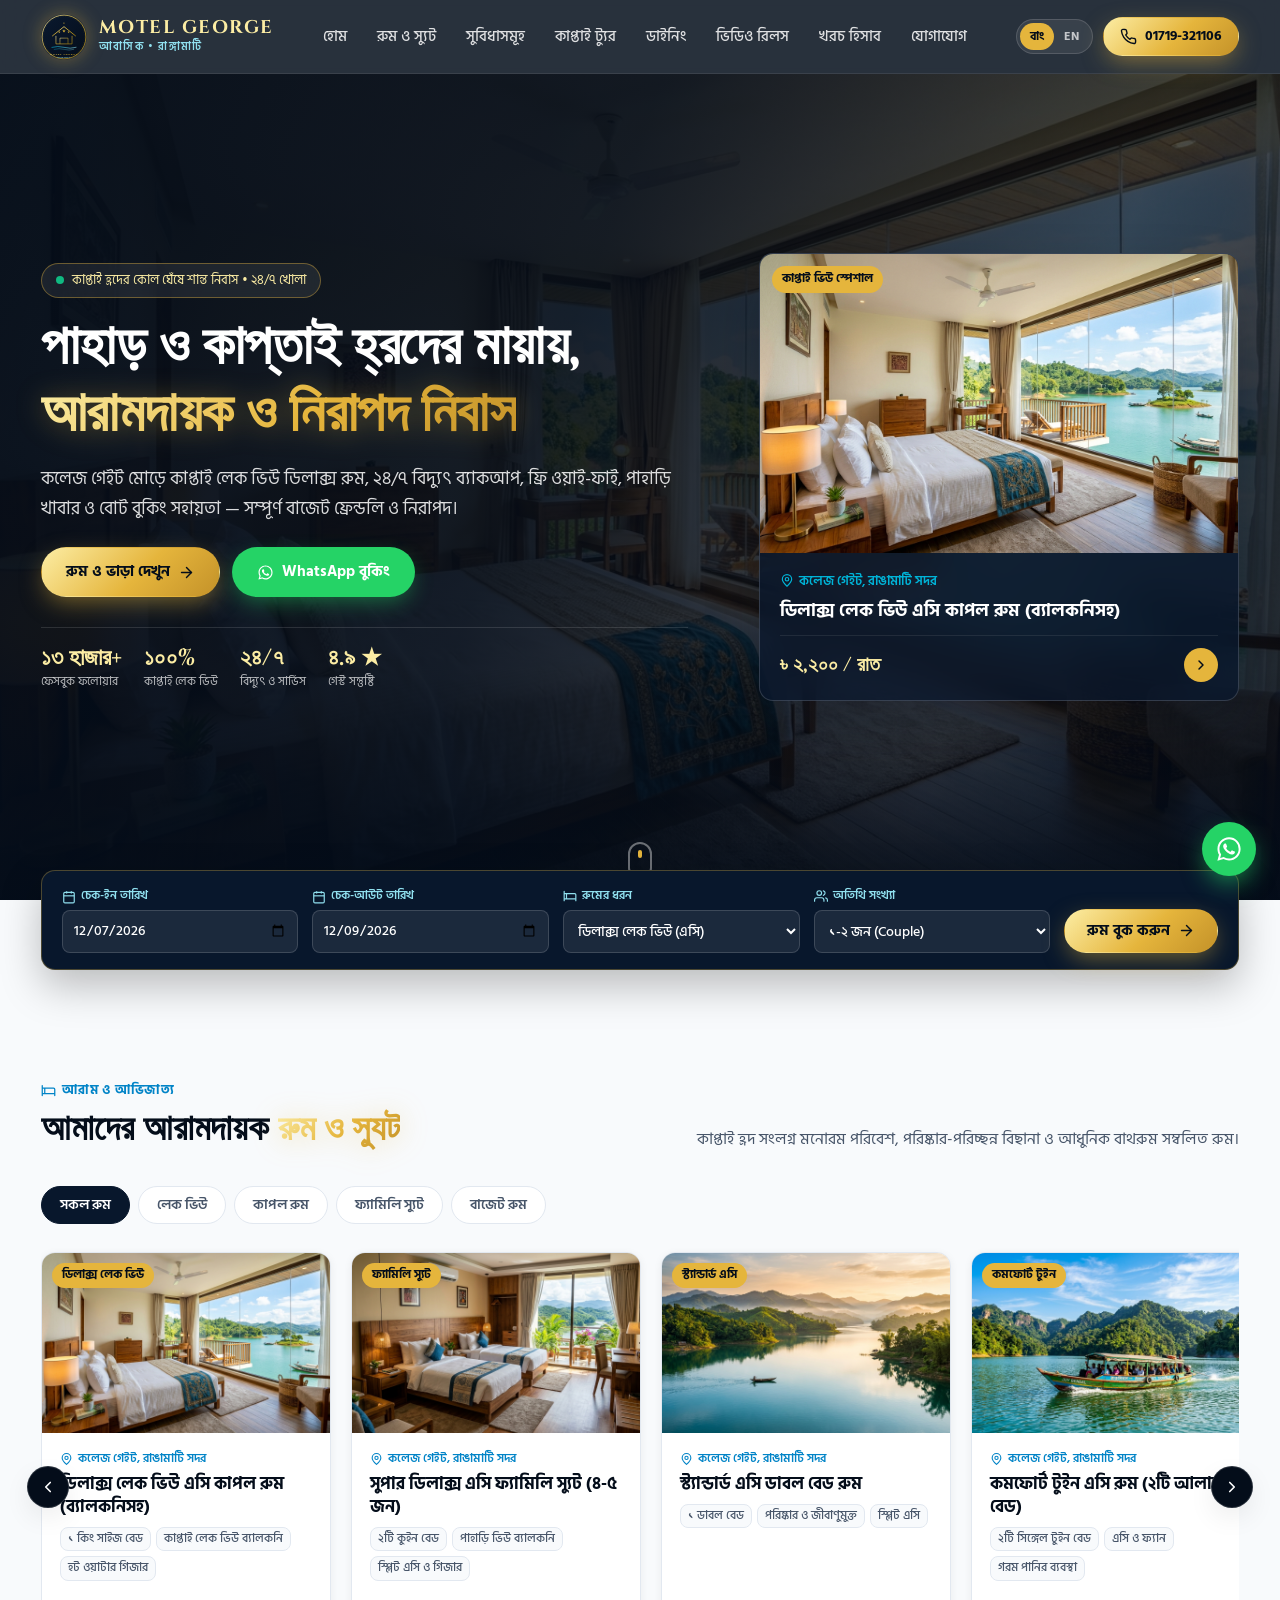
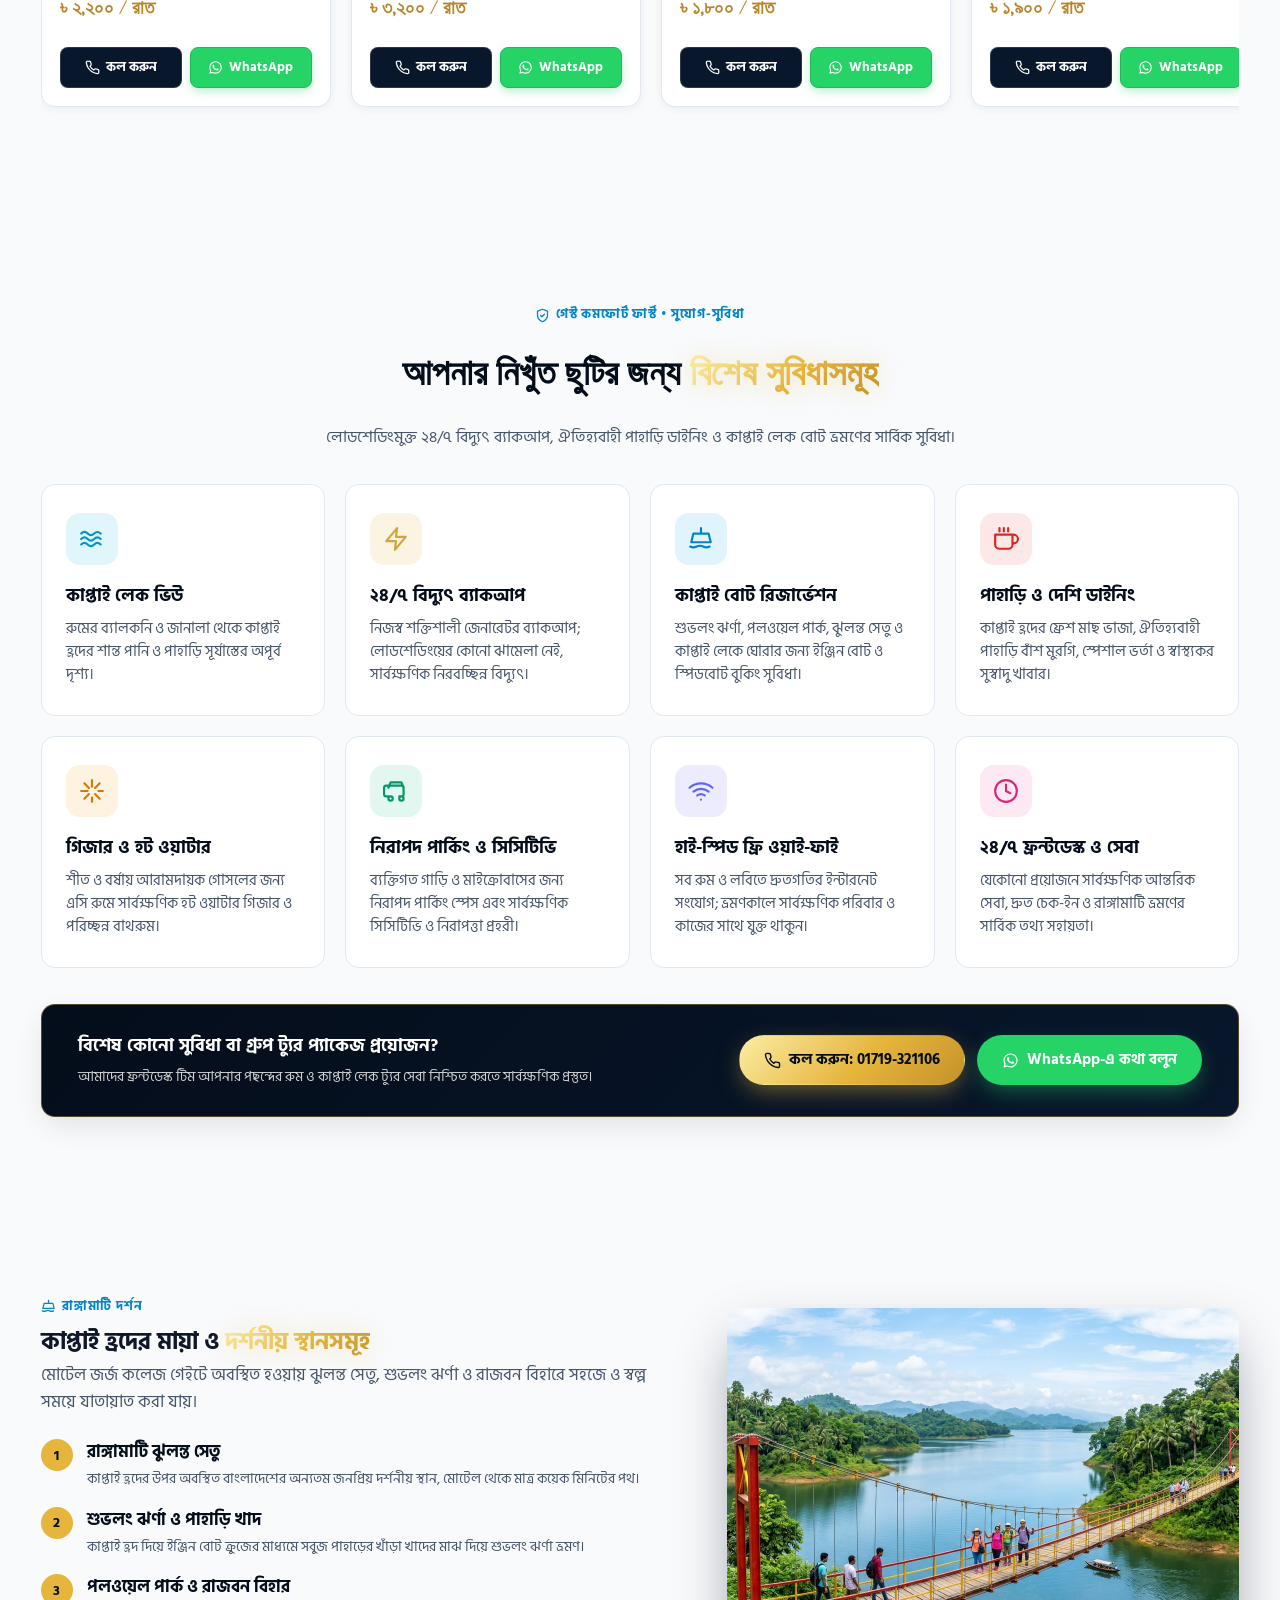
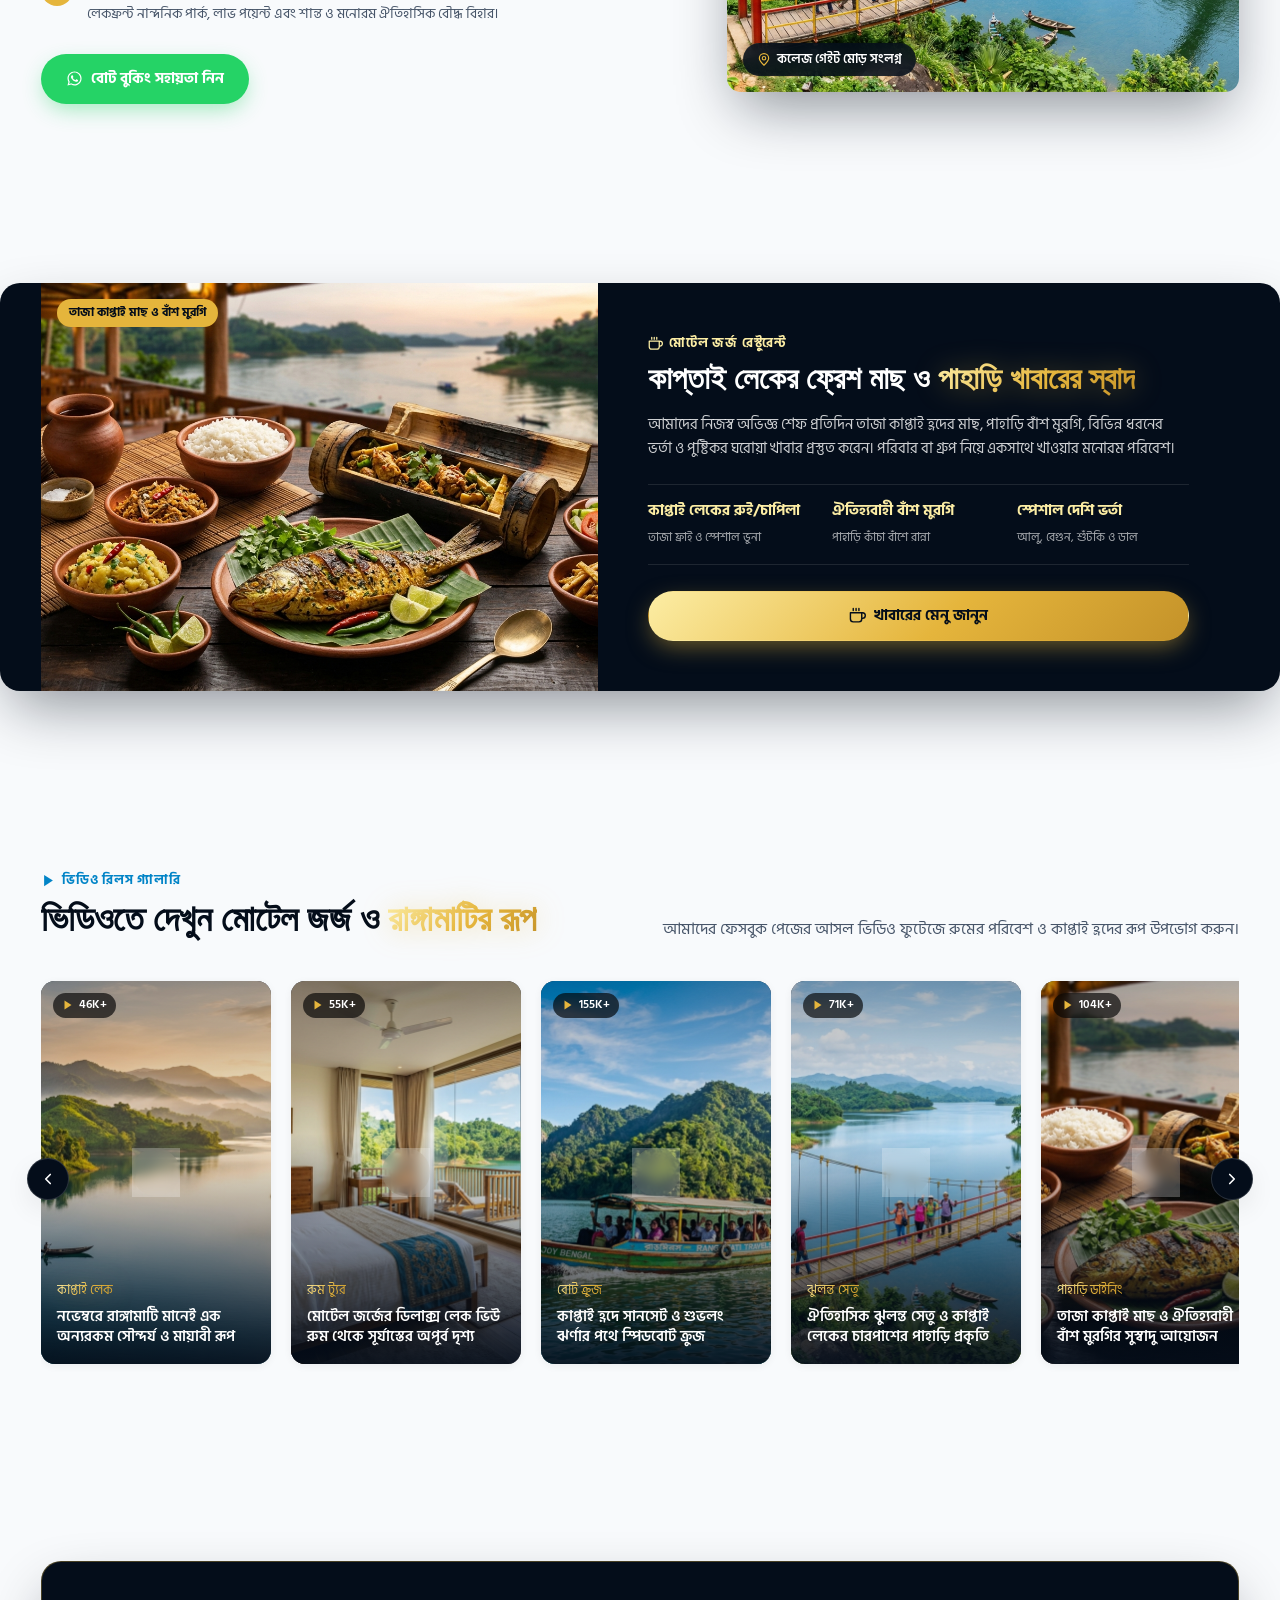
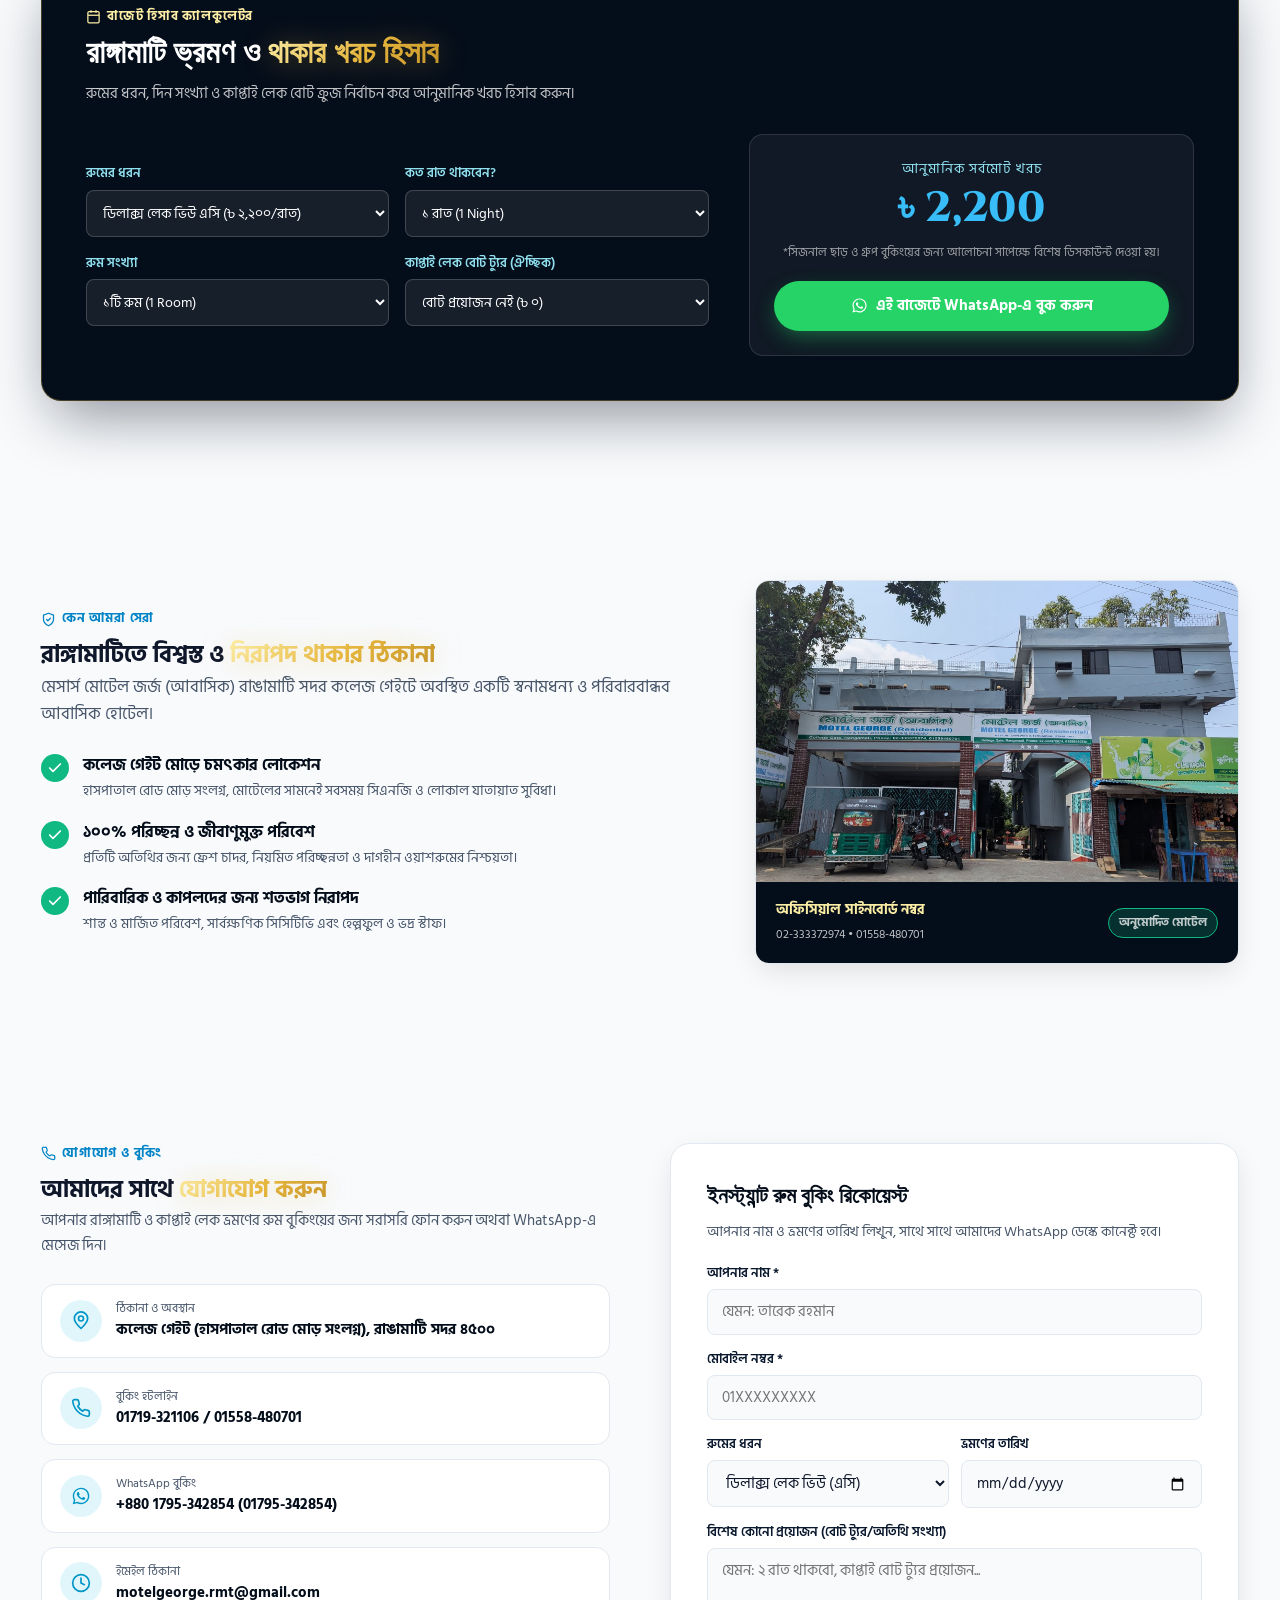
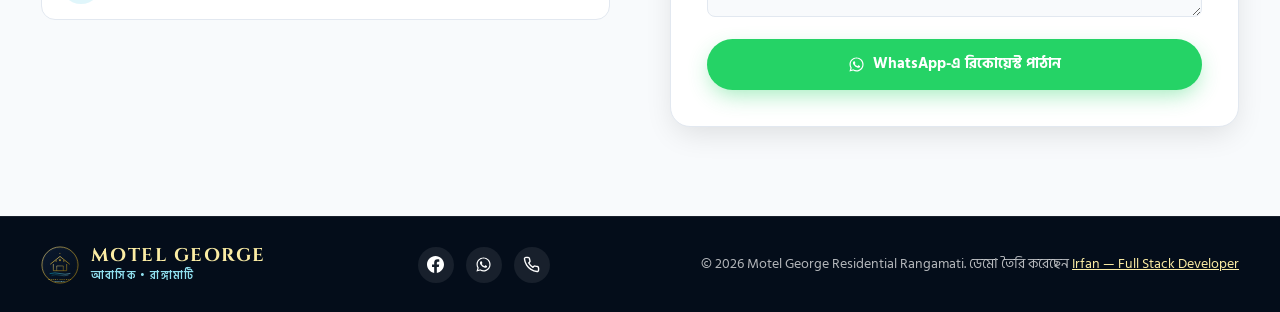
==== commit 39f2b8e3: "feat: room card call & whatsapp buttons, 8-card guest comfort section with action banner" ====
--- a/Motel George Residential Rangamati/index.html
+++ b/Motel George Residential Rangamati/index.html
@@ -327,12 +327,12 @@
 </section>
 
 <!-- ====================================================
-     4. AMENITIES & FACILITIES (6 Colorful Glass Cards)
+     4. AMENITIES & FACILITIES (8 Colorful Glass Cards)
      ==================================================== -->
 <section class="screen" id="amenities">
   <div class="container">
     <div class="section-head text-center">
-      <span class="sub-title"><svg><use href="#i-shield"/></svg><span data-en="Guest Comfort First">আমাদের সুযোগ-সুবিধা</span></span>
+      <span class="sub-title"><svg><use href="#i-shield"/></svg><span data-en="Guest Comfort First">গেস্ট কমফোর্ট ফার্স্ট • সুযোগ-সুবিধা</span></span>
       <h2 data-en="Everything You Need for a <span class='gold'>Perfect Stay</span>">আপনার নিখুঁত ছুটির জন্য <span class="gold">বিশেষ সুবিধাসমূহ</span></h2>
       <p class="head-lead mx-auto" data-en="Experience uninterrupted relaxation with our 24/7 power backup, in-house dining, and personalized Kaptai Lake travel assistance.">
         লোডশেডিংমুক্ত ২৪/৭ বিদ্যুৎ ব্যাকআপ, ঐতিহ্যবাহী পাহাড়ি ডাইনিং ও কাপ্তাই লেক বোট ভ্রমণের সার্বিক সুবিধা।
@@ -387,7 +387,43 @@
           ব্যক্তিগত গাড়ি ও মাইক্রোবাসের জন্য নিরাপদ পার্কিং স্পেস এবং সার্বক্ষণিক সিসিটিভি ও নিরাপত্তা প্রহরী।
         </p>
       </div>
-    </div>
+
+      <div class="a-card am-wifi">
+        <div class="a-icon"><svg><use href="#i-wifi"/></svg></div>
+        <h3 data-en="High-Speed Free Wi-Fi">হাই-স্পিড ফ্রি ওয়াই-ফাই</h3>
+        <p data-en="High-speed uninterrupted wireless internet throughout all rooms and lounge areas for work and staying connected.">
+          সব রুম ও লবিতে দ্রুতগতির ইন্টারনেট সংযোগ; ভ্রমণকালে সার্বক্ষণিক পরিবার ও কাজের সাথে যুক্ত থাকুন।
+        </p>
+      </div>
+
+      <div class="a-card am-service">
+        <div class="a-icon"><svg><use href="#i-clock"/></svg></div>
+        <h3 data-en="24/7 Front Desk & Service">২৪/৭ ফ্রন্টডেস্ক ও সেবা</h3>
+        <p data-en="Round-the-clock friendly reception, instant check-in assistance, and personalized local travel guidance.">
+          যেকোনো প্রয়োজনে সার্বক্ষণিক আন্তরিক সেবা, দ্রুত চেক-ইন ও রাঙ্গামাটি ভ্রমণের সার্বিক তথ্য সহায়তা।
+        </p>
+      </div>
+    </div>
+
+    <!-- Guest Comfort First Action Banner -->
+    <div class="amenities-bottom-cta">
+      <div class="ab-text">
+        <strong data-en="Need personalized comfort or group tour arrangements?">বিশেষ কোনো সুবিধা বা গ্রুপ ট্যুর প্যাকেজ প্রয়োজন?</strong>
+        <span data-en="Our front desk and tour assistance team is available 24/7 to customize your Rangamati holiday.">আমাদের ফ্রন্টডেস্ক টিম আপনার পছন্দের রুম ও কাপ্তাই লেক ট্যুর সেবা নিশ্চিত করতে সার্বক্ষণিক প্রস্তুত।</span>
+      </div>
+      <div class="ab-actions">
+        <a href="tel:+8801719321106" class="btn btn-gold">
+          <svg><use href="#i-phone"/></svg>
+          <span data-en="Call Desk: 01719-321106">কল করুন: 01719-321106</span>
+        </a>
+        <a href="https://wa.me/8801795342854?text=%E0%A6%86%E0%A6%B8%E0%A6%B8%E0%A6%BE%E0%A6%B2%E0%A6%BE%E0%A6%AE%E0%A7%81%20%E0%A6%86%E0%A6%B2%E0%A6%BE%E0%A6%87%E0%A6%95%E0%A7%81%E0%A6%AE%20Motel%20George%2C%20%E0%A6%86%E0%A6%AE%E0%A6%BF%20%E0%A6%B8%E0%A7%81%E0%A6%AC%E0%A6%BF%E0%A6%A7%E0%A6%BE%20%E0%A6%93%20%E0%A6%B0%E0%A7%81%E0%A6%AE%20%E0%A6%AC%E0%A7%81%E0%A6%95%E0%A6%BF%E0%A6%82%20%E0%A6%B8%E0%A6%AE%E0%A7%8D%E0%A6%AA%E0%A6%B0%E0%A7%8D%E0%A6%95%E0%A7%87%20%E0%A6%9C%E0%A6%BE%E0%A6%A8%E0%A6%A4%E0%A7%87%20%E0%A6%9A%E0%A6%BE%E0%A6%87" target="_blank" rel="noopener" class="btn btn-wa">
+          <svg><use href="#i-wa"/></svg>
+          <span data-en="Chat on WhatsApp">WhatsApp-এ কথা বলুন</span>
+        </a>
+      </div>
+    </div>
+  </div>
+</section>
   </div>
 </section>
 
--- a/Motel George Residential Rangamati/assets/css/style.css
+++ b/Motel George Residential Rangamati/assets/css/style.css
@@ -717,6 +717,27 @@
   line-height: 1.6;
 }
 
+.section-head.text-center {
+  display: flex;
+  flex-direction: column;
+  align-items: center;
+  justify-content: center;
+  text-align: center;
+  margin-inline: auto;
+  max-width: 860px;
+}
+.section-head.text-center .sub-title {
+  justify-content: center;
+}
+.section-head.text-center h2 {
+  text-align: center;
+  margin-bottom: 8px;
+}
+.section-head.text-center .head-lead {
+  text-align: center;
+  margin-inline: auto;
+}
+
 /* ==========================================================
    ROOMS & SUITES (Filter Chips & Slider Track)
    ========================================================== */
@@ -858,6 +879,50 @@
   display: grid;
   grid-template-columns: 1fr 1fr;
   gap: 8px;
+  margin-top: 10px;
+}
+.r-card-foot a {
+  display: inline-flex;
+  align-items: center;
+  justify-content: center;
+  gap: 6px;
+  padding: 9px 10px;
+  border-radius: var(--radius-sm);
+  font-size: 0.82rem;
+  font-weight: 700;
+  text-decoration: none;
+  white-space: nowrap;
+  transition: all 0.2s ease;
+  min-height: 38px;
+  box-sizing: border-box;
+}
+.r-card-foot .btn-call {
+  background: var(--navy-900);
+  color: var(--white);
+  border: 1px solid rgba(255, 255, 255, 0.14);
+}
+.r-card-foot .btn-call:hover {
+  background: var(--gold);
+  color: var(--navy-950);
+  border-color: var(--gold);
+  transform: translateY(-1px);
+}
+.r-card-foot .btn-wa {
+  background: #25d366;
+  color: var(--white);
+  border: 1px solid #20ba5a;
+  box-shadow: 0 4px 12px -2px rgba(37, 211, 102, 0.4);
+}
+.r-card-foot .btn-wa:hover {
+  background: #20ba5a;
+  box-shadow: 0 6px 16px -2px rgba(37, 211, 102, 0.55);
+  transform: translateY(-1px);
+}
+.r-card-foot svg {
+  width: 15px;
+  height: 15px;
+  flex-shrink: 0;
+  pointer-events: none;
 }
 
 /* Slider nav buttons */
@@ -921,6 +986,8 @@
 .am-food .a-icon { background: rgba(239, 68, 68, 0.12); color: #dc2626; }
 .am-geyser .a-icon { background: rgba(245, 158, 11, 0.12); color: #d97706; }
 .am-car .a-icon { background: rgba(16, 185, 129, 0.12); color: #059669; }
+.am-wifi .a-icon { background: rgba(99, 102, 241, 0.12); color: #6366f1; }
+.am-service .a-icon { background: rgba(236, 72, 153, 0.12); color: #db2777; }
 
 .a-card h3 {
   font-size: 1.15rem;
@@ -931,6 +998,41 @@
   font-size: 0.92rem;
   color: var(--ink-soft);
   line-height: 1.55;
+}
+
+/* Guest Comfort First Action Banner */
+.amenities-bottom-cta {
+  margin-top: 36px;
+  background: linear-gradient(135deg, var(--navy-950) 0%, var(--navy-900) 100%);
+  border: 1px solid rgba(229, 181, 60, 0.35);
+  border-radius: var(--radius);
+  padding: clamp(20px, 3vw, 26px) clamp(20px, 3.5vw, 36px);
+  display: flex;
+  flex-wrap: wrap;
+  align-items: center;
+  justify-content: space-between;
+  gap: 20px;
+  box-shadow: var(--shadow);
+  color: var(--white);
+}
+.amenities-bottom-cta .ab-text {
+  max-width: 650px;
+}
+.amenities-bottom-cta .ab-text strong {
+  display: block;
+  font-size: 1.15rem;
+  color: var(--white);
+  margin-bottom: 4px;
+}
+.amenities-bottom-cta .ab-text span {
+  font-size: 0.9rem;
+  color: rgba(255, 255, 255, 0.8);
+  line-height: 1.5;
+}
+.amenities-bottom-cta .ab-actions {
+  display: flex;
+  flex-wrap: wrap;
+  gap: 12px;
 }
 
 /* ==========================================================
@@ -1819,6 +1921,22 @@
   .qb-bar { grid-template-columns: 1fr; }
   .qb-btn { grid-column: span 1; }
   .amenities-grid { grid-template-columns: 1fr; }
+  .amenities-bottom-cta {
+    flex-direction: column;
+    align-items: stretch;
+    text-align: left;
+    padding: 20px 16px;
+  }
+  .amenities-bottom-cta .ab-actions {
+    display: grid;
+    grid-template-columns: 1fr;
+    width: 100%;
+    margin-top: 8px;
+  }
+  .amenities-bottom-cta .ab-actions .btn {
+    width: 100%;
+    justify-content: center;
+  }
   .calc-controls { grid-template-columns: 1fr; }
   .f-row { grid-template-columns: 1fr; }
   .food-highlights { grid-template-columns: 1fr; }
